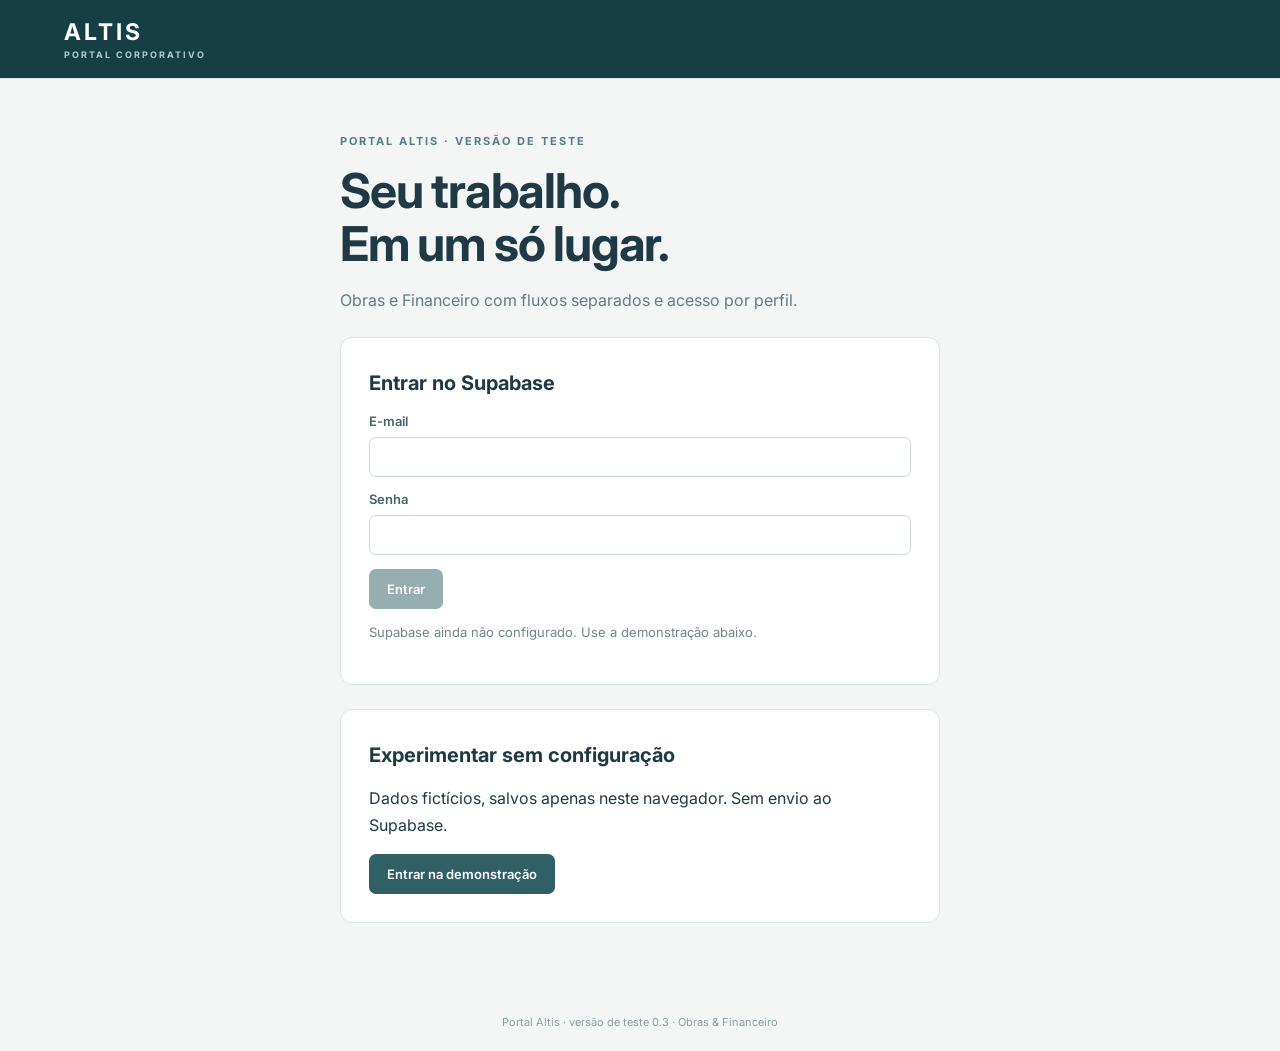
==== index.html @ f1ab35cb "Add files via upload" ====
<!doctype html><html lang="pt-BR"><head><meta charset="utf-8"><meta name="viewport" content="width=device-width,initial-scale=1"><meta name="theme-color" content="#153e45"><title>Portal Altis | Altis</title><script src="./config.js"></script>  <script type="module" crossorigin src="./assets/chunk-boot-BNvvE-NO.js"></script>
  <link rel="stylesheet" crossorigin href="./assets/boot-DNpiDbYO.css">
</head><body data-page="home" data-root="./" data-module=""><header><a href="./index.html">ALTIS<small>PORTAL CORPORATIVO</small></a><div id="user"></div></header><nav id="nav"></nav><div id="mode"></div><main><div id="flash" hidden role="status" aria-live="polite"></div><div id="content"><p>Carregando…</p></div></main><footer>Portal Altis · versão de teste 0.3 · Obras & Financeiro</footer></body></html>
---- assets/boot-DNpiDbYO.css ----
@import"https://fonts.googleapis.com/css2?family=Inter:wght@400;500;600;700&display=swap";:root{font-family:Inter,system-ui,sans-serif;color:#203a45;background:#f4f6f6;font-synthesis:none}*{box-sizing:border-box}body{margin:0}header{min-height:78px;background:#153e45;color:#fff;display:flex;align-items:center;justify-content:space-between;padding:18px 5%;gap:20px}header>a{color:#fff;text-decoration:none;font-size:23px;font-weight:700;letter-spacing:3px}header small{display:block;font-size:9px;letter-spacing:2px;color:#b2ccce;margin-top:3px}#user{display:flex;gap:16px;align-items:center;font-size:13px}#nav{display:flex;padding:0 5%;background:#fff;border-bottom:1px solid #dae3e3;gap:26px}#nav a{padding:17px 0;color:#345b62;font-size:14px;text-decoration:none}main{max-width:1240px;margin:38px auto 70px;padding:0 28px}h1{font-size:clamp(28px,4vw,39px);letter-spacing:-1.2px;margin:16px 0}h2{font-size:20px;margin:5px 0 18px}h3{font-size:17px}p{line-height:1.65}.lead{color:#657b81;font-size:16px;max-width:760px}.eyebrow{font-size:11px;letter-spacing:2px;color:#577d81;font-weight:700}.cards{display:grid;grid-template-columns:repeat(auto-fit,minmax(260px,1fr));gap:22px;margin:32px 0}.cards>a{padding:30px;background:#fff;border:1px solid #d7e2e2;border-radius:14px;box-shadow:0 6px 22px #1b3d4905;text-decoration:none;color:inherit;min-height:230px}.cards>a:hover{border-color:#467c7c;transform:translateY(-2px)}.cards p{color:#667e82}.card-icon{font-size:13px;font-weight:700;display:inline-block;background:#e6f0ee;padding:11px;border-radius:10px;margin-bottom:24px}.panel{background:#fff;border:1px solid #dce5e5;border-radius:12px;padding:25px;margin:24px 0}.heading{display:flex;gap:20px;align-items:center;justify-content:space-between}.grid{display:grid;grid-template-columns:repeat(auto-fit,minmax(245px,1fr));gap:18px}.wide{grid-column:1/-1}label{display:flex;flex-direction:column;gap:8px;font-size:13px;font-weight:600;color:#45636b;margin-bottom:14px}input,select,textarea{font:inherit;border:1px solid #cbd9da;border-radius:7px;background:#fff;color:#243c43;min-width:0;padding:11px;width:100%}textarea{resize:vertical;line-height:1.6}input[type=checkbox]{width:19px;height:19px;accent-color:#315f66;cursor:pointer}input:focus,textarea:focus,select:focus{outline:2px solid #8bb7b0;border-color:transparent}fieldset{border:0;margin:0;padding:0}fieldset:disabled{opacity:.9}fieldset:disabled input,fieldset:disabled select,fieldset:disabled textarea{background:#f4f6f6}button{border:1px solid transparent;border-radius:7px;padding:11px 17px;background:#315f66;color:#fff;font:600 13px Inter,system-ui;cursor:pointer}button:hover{filter:brightness(.94)}button:disabled{opacity:.5;cursor:wait}.secondary{background:#edf4f3;color:#315f66;border-color:#cbdcdb}.danger{background:#fff0ed;color:#a94237;border-color:#f0d1ca}.actions{display:flex;gap:10px;align-items:center;flex-wrap:wrap;margin:16px 0}.filters{display:flex;gap:16px;align-items:end;flex-wrap:wrap;margin:25px 0}.filters label{flex:1;min-width:170px;margin-bottom:0}.filters button{margin-bottom:0}.table-scroll{overflow:auto;background:#fff;border:1px solid #dce5e5;border-radius:9px}table{width:100%;border-collapse:collapse;font-size:13px}th,td{text-align:left;padding:14px 16px;border-bottom:1px solid #e5ecec;vertical-align:middle}th{background:#edf2f2;color:#537078;font-size:11px;letter-spacing:.3px;white-space:nowrap}td .actions{margin:0}td input[type=number]{min-width:80px}.badge{display:inline-block;padding:7px 10px;border-radius:30px;font-size:11px;font-weight:600;background:#e8eef1;color:#456173;white-space:nowrap}.aprovado_remessa,.aprovado_recebimento,.enviado{background:#e1f3e9;color:#287650}.tratativa{background:#fff0d4;color:#906715}.analise_financeira,.analise_gestor{background:#e9edfa;color:#5266a3}.stats{display:grid;grid-template-columns:repeat(auto-fit,minmax(160px,1fr));gap:15px;margin:30px 0}.stats article{padding:20px;background:#fff;border:1px solid #dce5e5;border-radius:10px}.stats strong{display:block;font-size:34px;margin-top:18px}.flash{padding:15px 20px;background:#e5f3ed;color:#236c51;border:1px solid #c2e1d2;border-radius:7px;margin-bottom:24px;white-space:pre-wrap}.flash.error{background:#fff0eb;color:#9c3e32;border-color:#ecc9bf}.notice{padding:16px 20px;border-left:3px solid #c19e5f;background:#fcf5e5;color:#755c36}.muted{color:#70878c;font-size:13px}a{color:#275e6b}.demo-bar{background:#fff3da;display:flex;align-items:center;justify-content:center;gap:18px;padding:10px 24px;font-size:12px;flex-wrap:wrap}.demo-bar label{flex-direction:row;align-items:center;margin:0}.demo-bar select{width:170px;padding:7px}.connected{background:#e1efe9;padding:10px 5%;color:#326752;font-size:12px}.file-list>div{display:flex;align-items:center;gap:12px;padding:12px 0;border-bottom:1px solid #e5ecec}.file-list span{flex:1;overflow-wrap:anywhere}.role-grid{display:grid;grid-template-columns:repeat(auto-fit,minmax(210px,1fr));gap:12px;margin-top:22px}.role-grid label{flex-direction:row;align-items:center;font-weight:400}.login{max-width:600px;margin:50px auto}.login h1{font-size:48px;line-height:1.1}.login .panel{padding:28px}pre{white-space:pre-wrap;word-break:break-word;background:#f1f5f5;padding:16px;font-size:12px}footer{text-align:center;padding:22px;color:#8ba0a2;font-size:11px}[hidden]{display:none!important}body[aria-busy=true]{cursor:progress}@media(max-width:600px){header{padding:16px}#user{flex-direction:column;font-size:11px;gap:6px}main{padding:0 16px}.panel{padding:18px}.heading{align-items:flex-start;flex-direction:column}.login h1{font-size:38px}.file-list>div{flex-wrap:wrap}button{min-height:40px}}.dynamic-row{display:grid;grid-template-columns:minmax(0,1fr) 170px auto;gap:16px;align-items:center;margin-bottom:8px}.dynamic-row input,.dynamic-row select{width:100%;margin:0}.dynamic-row.occurrence-row{grid-template-columns:minmax(0,1fr) auto}.file-card{display:flex;flex-wrap:wrap;gap:12px;align-items:center}.file-card .caption{flex-basis:100%}.file-card .caption input{width:100%}.file-actions{display:flex;flex-wrap:wrap;gap:6px}.attachment-preview{width:min(1000px,94vw);max-height:94vh;border:0;border-radius:12px;padding:20px}.attachment-preview::backdrop{background:#102a43bb}.attachment-preview iframe{width:100%;height:70vh;border:0}.attachment-preview img{display:block;max-width:100%;max-height:70vh;object-fit:contain;margin:auto}.attachment-preview .actions{justify-content:space-between}td .file-actions button{font-size:12px;padding:6px}#ocr-result pre{white-space:pre-wrap;overflow-wrap:anywhere}@media(max-width:600px){.dynamic-row,.dynamic-row.occurrence-row{grid-template-columns:1fr;gap:8px}.dynamic-row .remove-row{justify-self:start}}#add-activity-btn{background:#3b82f6;color:#fff}#add-occurrence-btn{background:#ef4444;color:#fff}.dynamic-row .remove-row{background:#e5e7eb;color:#374151;border-color:#e5e7eb}
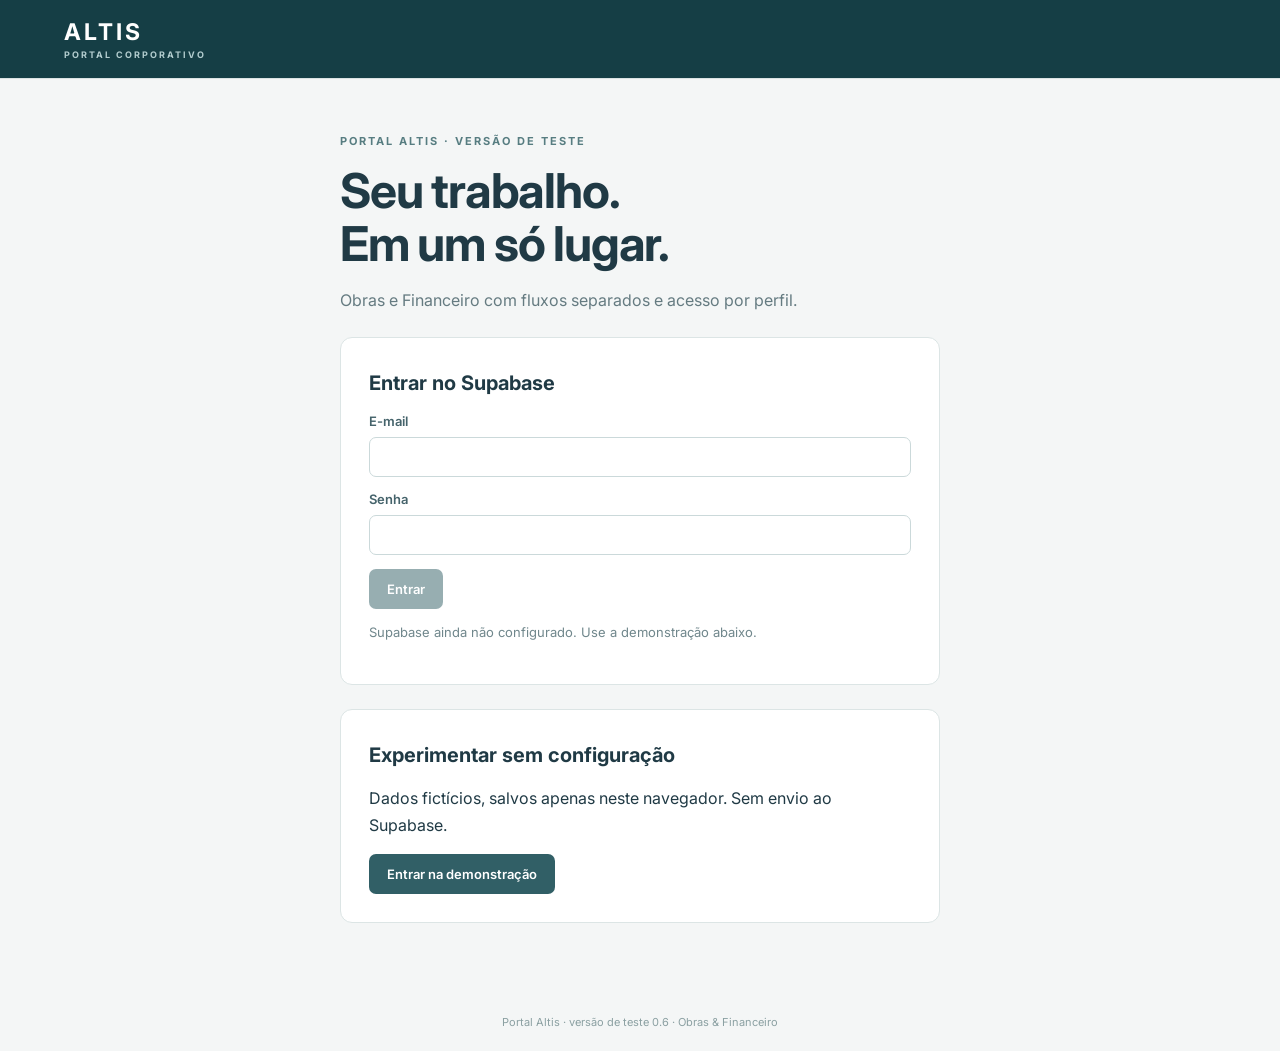
==== commit 6563f029: "Add files via upload" ====
--- a/index.html
+++ b/index.html
@@ -1,3 +1,3 @@
-<!doctype html><html lang="pt-BR"><head><meta charset="utf-8"><meta name="viewport" content="width=device-width,initial-scale=1"><meta name="theme-color" content="#153e45"><title>Portal Altis | Altis</title><script src="./config.js"></script>  <script type="module" crossorigin src="./assets/chunk-boot-BNvvE-NO.js"></script>
-  <link rel="stylesheet" crossorigin href="./assets/boot-DNpiDbYO.css">
-</head><body data-page="home" data-root="./" data-module=""><header><a href="./index.html">ALTIS<small>PORTAL CORPORATIVO</small></a><div id="user"></div></header><nav id="nav"></nav><div id="mode"></div><main><div id="flash" hidden role="status" aria-live="polite"></div><div id="content"><p>Carregando…</p></div></main><footer>Portal Altis · versão de teste 0.3 · Obras & Financeiro</footer></body></html>+<!doctype html><html lang="pt-BR"><head><meta charset="utf-8"><meta name="viewport" content="width=device-width,initial-scale=1"><meta name="theme-color" content="#153e45"><title>Portal Altis | Altis</title><script src="./config.js"></script>  <script type="module" crossorigin src="./assets/chunk-boot-B-YIPdNv.js"></script>
+  <link rel="stylesheet" crossorigin href="./assets/boot-BHwzRWM0.css">
+</head><body data-page="home" data-root="./" data-module=""><header><a href="./index.html">ALTIS<small>PORTAL CORPORATIVO</small></a><div id="user"></div></header><nav id="nav"></nav><div id="mode"></div><main><div id="flash" hidden role="status" aria-live="polite"></div><div id="content"><p>Carregando…</p></div></main><footer>Portal Altis · versão de teste 0.6 · Obras & Financeiro</footer></body></html>
--- a/assets/boot-BHwzRWM0.css
+++ b/assets/boot-BHwzRWM0.css
@@ -0,0 +1 @@
+@import"https://fonts.googleapis.com/css2?family=Inter:wght@400;500;600;700&display=swap";:root{font-family:Inter,system-ui,sans-serif;color:#203a45;background:#f4f6f6;font-synthesis:none}*{box-sizing:border-box}body{margin:0}header{min-height:78px;background:#153e45;color:#fff;display:flex;align-items:center;justify-content:space-between;padding:18px 5%;gap:20px}header>a{color:#fff;text-decoration:none;font-size:23px;font-weight:700;letter-spacing:3px}header small{display:block;font-size:9px;letter-spacing:2px;color:#b2ccce;margin-top:3px}#user{display:flex;gap:16px;align-items:center;font-size:13px}#nav{display:flex;padding:0 5%;background:#fff;border-bottom:1px solid #dae3e3;gap:26px}#nav a{padding:17px 0;color:#345b62;font-size:14px;text-decoration:none}main{max-width:1240px;margin:38px auto 70px;padding:0 28px}h1{font-size:clamp(28px,4vw,39px);letter-spacing:-1.2px;margin:16px 0}h2{font-size:20px;margin:5px 0 18px}h3{font-size:17px}p{line-height:1.65}.lead{color:#657b81;font-size:16px;max-width:760px}.eyebrow{font-size:11px;letter-spacing:2px;color:#577d81;font-weight:700}.cards{display:grid;grid-template-columns:repeat(auto-fit,minmax(260px,1fr));gap:22px;margin:32px 0}.cards>a{padding:30px;background:#fff;border:1px solid #d7e2e2;border-radius:14px;box-shadow:0 6px 22px #1b3d4905;text-decoration:none;color:inherit;min-height:230px}.cards>a:hover{border-color:#467c7c;transform:translateY(-2px)}.cards p{color:#667e82}.card-icon{font-size:13px;font-weight:700;display:inline-block;background:#e6f0ee;padding:11px;border-radius:10px;margin-bottom:24px}.panel{background:#fff;border:1px solid #dce5e5;border-radius:12px;padding:25px;margin:24px 0}.heading{display:flex;gap:20px;align-items:center;justify-content:space-between}.grid{display:grid;grid-template-columns:repeat(auto-fit,minmax(245px,1fr));gap:18px}.wide{grid-column:1/-1}label{display:flex;flex-direction:column;gap:8px;font-size:13px;font-weight:600;color:#45636b;margin-bottom:14px}input,select,textarea{font:inherit;border:1px solid #cbd9da;border-radius:7px;background:#fff;color:#243c43;min-width:0;padding:11px;width:100%}textarea{resize:vertical;line-height:1.6}input[type=checkbox]{width:19px;height:19px;accent-color:#315f66;cursor:pointer}input:focus,textarea:focus,select:focus{outline:2px solid #8bb7b0;border-color:transparent}fieldset{border:0;margin:0;padding:0}fieldset:disabled{opacity:.9}fieldset:disabled input,fieldset:disabled select,fieldset:disabled textarea{background:#f4f6f6}button{border:1px solid transparent;border-radius:7px;padding:11px 17px;background:#315f66;color:#fff;font:600 13px Inter,system-ui;cursor:pointer}button:hover{filter:brightness(.94)}button:disabled{opacity:.5;cursor:wait}.secondary{background:#edf4f3;color:#315f66;border-color:#cbdcdb}.danger{background:#fff0ed;color:#a94237;border-color:#f0d1ca}.actions{display:flex;gap:10px;align-items:center;flex-wrap:wrap;margin:16px 0}.filters{display:flex;gap:16px;align-items:end;flex-wrap:wrap;margin:25px 0}.filters label{flex:1;min-width:170px;margin-bottom:0}.filters button{margin-bottom:0}.table-scroll{overflow:auto;background:#fff;border:1px solid #dce5e5;border-radius:9px}table{width:100%;border-collapse:collapse;font-size:13px}th,td{text-align:left;padding:14px 16px;border-bottom:1px solid #e5ecec;vertical-align:middle}th{background:#edf2f2;color:#537078;font-size:11px;letter-spacing:.3px;white-space:nowrap}td .actions{margin:0}td input[type=number]{min-width:80px}.badge{display:inline-block;padding:7px 10px;border-radius:30px;font-size:11px;font-weight:600;background:#e8eef1;color:#456173;white-space:nowrap}.aprovado_remessa,.aprovado_recebimento,.enviado{background:#e1f3e9;color:#287650}.tratativa{background:#fff0d4;color:#906715}.analise_financeira,.analise_gestor{background:#e9edfa;color:#5266a3}.stats{display:grid;grid-template-columns:repeat(auto-fit,minmax(160px,1fr));gap:15px;margin:30px 0}.stats article{padding:20px;background:#fff;border:1px solid #dce5e5;border-radius:10px}.stats strong{display:block;font-size:34px;margin-top:18px}.flash{padding:15px 20px;background:#e5f3ed;color:#236c51;border:1px solid #c2e1d2;border-radius:7px;margin-bottom:24px;white-space:pre-wrap}.flash.error{background:#fff0eb;color:#9c3e32;border-color:#ecc9bf}.notice{padding:16px 20px;border-left:3px solid #c19e5f;background:#fcf5e5;color:#755c36}.muted{color:#70878c;font-size:13px}a{color:#275e6b}.demo-bar{background:#fff3da;display:flex;align-items:center;justify-content:center;gap:18px;padding:10px 24px;font-size:12px;flex-wrap:wrap}.demo-bar label{flex-direction:row;align-items:center;margin:0}.demo-bar select{width:170px;padding:7px}.connected{background:#e1efe9;padding:10px 5%;color:#326752;font-size:12px}.file-list>div{display:flex;align-items:center;gap:12px;padding:12px 0;border-bottom:1px solid #e5ecec}.file-list span{flex:1;overflow-wrap:anywhere}.role-grid{display:grid;grid-template-columns:repeat(auto-fit,minmax(210px,1fr));gap:12px;margin-top:22px}.role-grid label{flex-direction:row;align-items:center;font-weight:400}.login{max-width:600px;margin:50px auto}.login h1{font-size:48px;line-height:1.1}.login .panel{padding:28px}pre{white-space:pre-wrap;word-break:break-word;background:#f1f5f5;padding:16px;font-size:12px}footer{text-align:center;padding:22px;color:#8ba0a2;font-size:11px}[hidden]{display:none!important}body[aria-busy=true]{cursor:progress}@media(max-width:600px){header{padding:16px}#user{flex-direction:column;font-size:11px;gap:6px}main{padding:0 16px}.panel{padding:18px}.heading{align-items:flex-start;flex-direction:column}.login h1{font-size:38px}.file-list>div{flex-wrap:wrap}button{min-height:40px}}.dynamic-row{display:grid;grid-template-columns:minmax(0,1fr) 170px auto;gap:16px;align-items:center;margin-bottom:8px}.dynamic-row input,.dynamic-row select{width:100%;margin:0}.dynamic-row.occurrence-row{grid-template-columns:minmax(0,1fr) auto}.file-card{display:flex;flex-wrap:wrap;gap:12px;align-items:center}.file-card .caption{flex-basis:100%}.file-card .caption input{width:100%}.file-actions{display:flex;flex-wrap:wrap;gap:6px}.attachment-preview{width:min(1000px,94vw);max-height:94vh;border:0;border-radius:12px;padding:20px}.attachment-preview::backdrop{background:#102a43bb}.attachment-preview iframe{width:100%;height:70vh;border:0}.attachment-preview img{display:block;max-width:100%;max-height:70vh;object-fit:contain;margin:auto}.attachment-preview .actions{justify-content:space-between}td .file-actions button{font-size:12px;padding:6px}#ocr-result pre{white-space:pre-wrap;overflow-wrap:anywhere}@media(max-width:600px){.dynamic-row,.dynamic-row.occurrence-row{grid-template-columns:1fr;gap:8px}.dynamic-row .remove-row{justify-self:start}}#add-activity-btn{background:#3b82f6;color:#fff}#add-occurrence-btn{background:#ef4444;color:#fff}.dynamic-row .remove-row{background:#e5e7eb;color:#374151;border-color:#e5e7eb}.dropzone{border:2px dashed #8eaeb3;border-radius:12px;background:#f5fafb;padding:24px;text-align:center}.dropzone.dragging{background:#d9eeee;border-color:#315f66}.queue-row{display:grid;grid-template-columns:minmax(0,1fr) 140px auto auto;gap:10px;align-items:center;padding:12px 0}.ocr-panel{position:fixed;z-index:50;right:0;top:0;bottom:0;width:min(420px,90vw);overflow:auto;background:#fff;box-shadow:-4px 0 24px #0003;padding:24px}.ocr-suggestion,.ocr-line{display:block;width:100%;text-align:left;background:#eff6f7;color:#193d43;margin:10px 0;overflow-wrap:anywhere}.ocr-suggestion small,.ocr-suggestion strong,.ocr-suggestion span{display:block}.ocr-filled{outline:3px solid #30a895}.pipeline{display:flex;list-style:none;padding:0;gap:12px;flex-wrap:wrap}.pipeline li{opacity:.6;padding:10px;border-bottom:3px solid transparent}.pipeline .current{opacity:1;border-color:#315f66}.settled{background:#dcfce7;color:#166534}.pending{background:#fef3c7;color:#92400e}.status-select{font-weight:700;background:#f4f9f7}@media(max-width:650px){.queue-row{grid-template-columns:1fr 1fr}.queue-row span{grid-column:1/-1}}.scheduled{background:#dbeafe;color:#1e40af}.payment-action{display:block;margin-top:8px;padding:10px;border-radius:8px;background:#315f66;color:#fff;text-decoration:none;font-weight:600}#settlement{scroll-margin-top:25px;border:2px solid #699ba0}
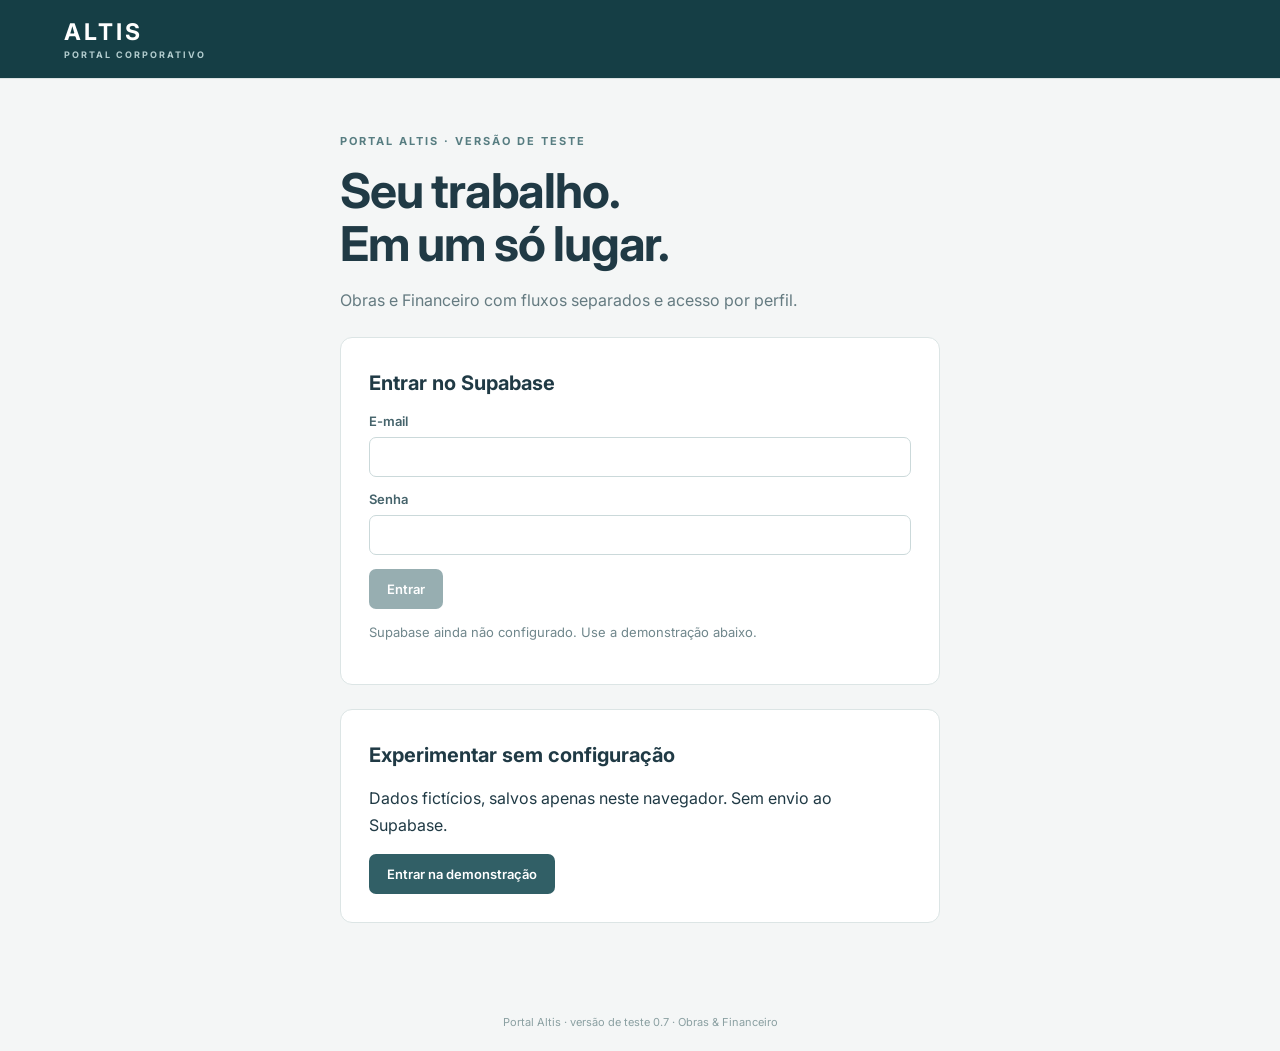
==== commit 5549ab24: "Add files via upload" ====
--- a/index.html
+++ b/index.html
@@ -1,3 +1,3 @@
-<!doctype html><html lang="pt-BR"><head><meta charset="utf-8"><meta name="viewport" content="width=device-width,initial-scale=1"><meta name="theme-color" content="#153e45"><title>Portal Altis | Altis</title><script src="./config.js"></script>  <script type="module" crossorigin src="./assets/chunk-boot-B-YIPdNv.js"></script>
-  <link rel="stylesheet" crossorigin href="./assets/boot-BHwzRWM0.css">
-</head><body data-page="home" data-root="./" data-module=""><header><a href="./index.html">ALTIS<small>PORTAL CORPORATIVO</small></a><div id="user"></div></header><nav id="nav"></nav><div id="mode"></div><main><div id="flash" hidden role="status" aria-live="polite"></div><div id="content"><p>Carregando…</p></div></main><footer>Portal Altis · versão de teste 0.6 · Obras & Financeiro</footer></body></html>+<!doctype html><html lang="pt-BR"><head><meta charset="utf-8"><meta name="viewport" content="width=device-width,initial-scale=1"><meta name="theme-color" content="#153e45"><title>Portal Altis | Altis</title><script src="./config.js"></script>  <script type="module" crossorigin src="./assets/chunk-boot-0FXgW8pw.js"></script>
+  <link rel="stylesheet" crossorigin href="./assets/boot-L2J5U0tp.css">
+</head><body data-page="home" data-root="./" data-module=""><header><a href="./index.html">ALTIS<small>PORTAL CORPORATIVO</small></a><div id="user"></div></header><nav id="nav"></nav><div id="mode"></div><main><div id="flash" hidden role="status" aria-live="polite"></div><div id="content"><p>Carregando…</p></div></main><footer>Portal Altis · versão de teste 0.7 · Obras & Financeiro</footer></body></html>
--- a/assets/boot-L2J5U0tp.css
+++ b/assets/boot-L2J5U0tp.css
@@ -0,0 +1 @@
+@import"https://fonts.googleapis.com/css2?family=Inter:wght@400;500;600;700&display=swap";:root{font-family:Inter,system-ui,sans-serif;color:#203a45;background:#f4f6f6;font-synthesis:none}*{box-sizing:border-box}body{margin:0}header{min-height:78px;background:#153e45;color:#fff;display:flex;align-items:center;justify-content:space-between;padding:18px 5%;gap:20px}header>a{color:#fff;text-decoration:none;font-size:23px;font-weight:700;letter-spacing:3px}header small{display:block;font-size:9px;letter-spacing:2px;color:#b2ccce;margin-top:3px}#user{display:flex;gap:16px;align-items:center;font-size:13px}#nav{display:flex;padding:0 5%;background:#fff;border-bottom:1px solid #dae3e3;gap:26px}#nav a{padding:17px 0;color:#345b62;font-size:14px;text-decoration:none}main{max-width:1240px;margin:38px auto 70px;padding:0 28px}h1{font-size:clamp(28px,4vw,39px);letter-spacing:-1.2px;margin:16px 0}h2{font-size:20px;margin:5px 0 18px}h3{font-size:17px}p{line-height:1.65}.lead{color:#657b81;font-size:16px;max-width:760px}.eyebrow{font-size:11px;letter-spacing:2px;color:#577d81;font-weight:700}.cards{display:grid;grid-template-columns:repeat(auto-fit,minmax(260px,1fr));gap:22px;margin:32px 0}.cards>a{padding:30px;background:#fff;border:1px solid #d7e2e2;border-radius:14px;box-shadow:0 6px 22px #1b3d4905;text-decoration:none;color:inherit;min-height:230px}.cards>a:hover{border-color:#467c7c;transform:translateY(-2px)}.cards p{color:#667e82}.card-icon{font-size:13px;font-weight:700;display:inline-block;background:#e6f0ee;padding:11px;border-radius:10px;margin-bottom:24px}.panel{background:#fff;border:1px solid #dce5e5;border-radius:12px;padding:25px;margin:24px 0}.heading{display:flex;gap:20px;align-items:center;justify-content:space-between}.grid{display:grid;grid-template-columns:repeat(auto-fit,minmax(245px,1fr));gap:18px}.wide{grid-column:1/-1}label{display:flex;flex-direction:column;gap:8px;font-size:13px;font-weight:600;color:#45636b;margin-bottom:14px}input,select,textarea{font:inherit;border:1px solid #cbd9da;border-radius:7px;background:#fff;color:#243c43;min-width:0;padding:11px;width:100%}textarea{resize:vertical;line-height:1.6}input[type=checkbox]{width:19px;height:19px;accent-color:#315f66;cursor:pointer}input:focus,textarea:focus,select:focus{outline:2px solid #8bb7b0;border-color:transparent}fieldset{border:0;margin:0;padding:0}fieldset:disabled{opacity:.9}fieldset:disabled input,fieldset:disabled select,fieldset:disabled textarea{background:#f4f6f6}button{border:1px solid transparent;border-radius:7px;padding:11px 17px;background:#315f66;color:#fff;font:600 13px Inter,system-ui;cursor:pointer}button:hover{filter:brightness(.94)}button:disabled{opacity:.5;cursor:wait}.secondary{background:#edf4f3;color:#315f66;border-color:#cbdcdb}.danger{background:#fff0ed;color:#a94237;border-color:#f0d1ca}.actions{display:flex;gap:10px;align-items:center;flex-wrap:wrap;margin:16px 0}.filters{display:flex;gap:16px;align-items:end;flex-wrap:wrap;margin:25px 0}.filters label{flex:1;min-width:170px;margin-bottom:0}.filters button{margin-bottom:0}.table-scroll{overflow:auto;background:#fff;border:1px solid #dce5e5;border-radius:9px}table{width:100%;border-collapse:collapse;font-size:13px}th,td{text-align:left;padding:14px 16px;border-bottom:1px solid #e5ecec;vertical-align:middle}th{background:#edf2f2;color:#537078;font-size:11px;letter-spacing:.3px;white-space:nowrap}td .actions{margin:0}td input[type=number]{min-width:80px}.badge{display:inline-block;padding:7px 10px;border-radius:30px;font-size:11px;font-weight:600;background:#e8eef1;color:#456173;white-space:nowrap}.aprovado_remessa,.aprovado_recebimento,.enviado{background:#e1f3e9;color:#287650}.tratativa{background:#fff0d4;color:#906715}.analise_financeira,.analise_gestor{background:#e9edfa;color:#5266a3}.stats{display:grid;grid-template-columns:repeat(auto-fit,minmax(160px,1fr));gap:15px;margin:30px 0}.stats article{padding:20px;background:#fff;border:1px solid #dce5e5;border-radius:10px}.stats strong{display:block;font-size:34px;margin-top:18px}.flash{padding:15px 20px;background:#e5f3ed;color:#236c51;border:1px solid #c2e1d2;border-radius:7px;margin-bottom:24px;white-space:pre-wrap}.flash.error{background:#fff0eb;color:#9c3e32;border-color:#ecc9bf}.notice{padding:16px 20px;border-left:3px solid #c19e5f;background:#fcf5e5;color:#755c36}.muted{color:#70878c;font-size:13px}a{color:#275e6b}.demo-bar{background:#fff3da;display:flex;align-items:center;justify-content:center;gap:18px;padding:10px 24px;font-size:12px;flex-wrap:wrap}.demo-bar label{flex-direction:row;align-items:center;margin:0}.demo-bar select{width:170px;padding:7px}.connected{background:#e1efe9;padding:10px 5%;color:#326752;font-size:12px}.file-list>div{display:flex;align-items:center;gap:12px;padding:12px 0;border-bottom:1px solid #e5ecec}.file-list span{flex:1;overflow-wrap:anywhere}.role-grid{display:grid;grid-template-columns:repeat(auto-fit,minmax(210px,1fr));gap:12px;margin-top:22px}.role-grid label{flex-direction:row;align-items:center;font-weight:400}.login{max-width:600px;margin:50px auto}.login h1{font-size:48px;line-height:1.1}.login .panel{padding:28px}pre{white-space:pre-wrap;word-break:break-word;background:#f1f5f5;padding:16px;font-size:12px}footer{text-align:center;padding:22px;color:#8ba0a2;font-size:11px}[hidden]{display:none!important}body[aria-busy=true]{cursor:progress}@media(max-width:600px){header{padding:16px}#user{flex-direction:column;font-size:11px;gap:6px}main{padding:0 16px}.panel{padding:18px}.heading{align-items:flex-start;flex-direction:column}.login h1{font-size:38px}.file-list>div{flex-wrap:wrap}button{min-height:40px}}.dynamic-row{display:grid;grid-template-columns:minmax(0,1fr) 170px auto;gap:16px;align-items:center;margin-bottom:8px}.dynamic-row input,.dynamic-row select{width:100%;margin:0}.dynamic-row.occurrence-row{grid-template-columns:minmax(0,1fr) auto}.file-card{display:flex;flex-wrap:wrap;gap:12px;align-items:center}.file-card .caption{flex-basis:100%}.file-card .caption input{width:100%}.file-actions{display:flex;flex-wrap:wrap;gap:6px}.attachment-preview{width:min(1000px,94vw);max-height:94vh;border:0;border-radius:12px;padding:20px}.attachment-preview::backdrop{background:#102a43bb}.attachment-preview iframe{width:100%;height:70vh;border:0}.attachment-preview img{display:block;max-width:100%;max-height:70vh;object-fit:contain;margin:auto}.attachment-preview .actions{justify-content:space-between}td .file-actions button{font-size:12px;padding:6px}#ocr-result pre{white-space:pre-wrap;overflow-wrap:anywhere}@media(max-width:600px){.dynamic-row,.dynamic-row.occurrence-row{grid-template-columns:1fr;gap:8px}.dynamic-row .remove-row{justify-self:start}}#add-activity-btn{background:#3b82f6;color:#fff}#add-occurrence-btn{background:#ef4444;color:#fff}.dynamic-row .remove-row{background:#e5e7eb;color:#374151;border-color:#e5e7eb}.dropzone{border:2px dashed #8eaeb3;border-radius:12px;background:#f5fafb;padding:24px;text-align:center}.dropzone.dragging{background:#d9eeee;border-color:#315f66}.queue-row{display:grid;grid-template-columns:minmax(0,1fr) 140px auto auto;gap:10px;align-items:center;padding:12px 0}.ocr-panel{position:fixed;z-index:50;right:0;top:0;bottom:0;width:min(420px,90vw);overflow:auto;background:#fff;box-shadow:-4px 0 24px #0003;padding:24px}.ocr-suggestion,.ocr-line{display:block;width:100%;text-align:left;background:#eff6f7;color:#193d43;margin:10px 0;overflow-wrap:anywhere}.ocr-suggestion small,.ocr-suggestion strong,.ocr-suggestion span{display:block}.ocr-filled{outline:3px solid #30a895}.pipeline{display:flex;list-style:none;padding:0;gap:12px;flex-wrap:wrap}.pipeline li{opacity:.6;padding:10px;border-bottom:3px solid transparent}.pipeline .current{opacity:1;border-color:#315f66}.settled{background:#dcfce7;color:#166534}.pending{background:#fef3c7;color:#92400e}.status-select{font-weight:700;background:#f4f9f7}@media(max-width:650px){.queue-row{grid-template-columns:1fr 1fr}.queue-row span{grid-column:1/-1}}.scheduled{background:#dbeafe;color:#1e40af}.payment-action{display:block;margin-top:8px;padding:10px;border-radius:8px;background:#315f66;color:#fff;text-decoration:none;font-weight:600}#settlement{scroll-margin-top:25px;border:2px solid #699ba0}.catalog-tabs{display:flex;flex-wrap:wrap;gap:8px;margin:20px 0 26px}.catalog-tabs a{padding:12px 16px;border:1px solid #d7e2ea;background:#fff;border-radius:9px;text-decoration:none;color:#26495c;font-weight:600}.catalog-tabs a[aria-current=page]{background:#174e61;color:#fff;border-color:#174e61}#catalog-body .provider-list{display:grid;grid-template-columns:repeat(auto-fit,minmax(240px,1fr));gap:12px;margin:18px 0}#catalog-body .provider-card{display:flex;flex-direction:column;gap:9px;padding:18px;background:#f7fafc;border:1px solid #dae5ec;border-radius:10px;text-decoration:none;color:inherit}#catalog-body .provider-card.selected{border-color:#168d9b;box-shadow:inset 4px 0 #168d9b;background:#eff9f9}#catalog-body .provider-card small{color:#536777}#catalog-body .work-summary{padding:16px 0 0}#catalog-body .work-summary button{margin:6px}#catalog-body .team-picks{display:grid;grid-template-columns:repeat(auto-fit,minmax(225px,1fr));gap:10px;margin:20px 0}#catalog-body .team-picks label{display:flex;align-items:center;gap:12px;border:1px solid #d7e2ea;border-radius:8px;padding:15px}#catalog-body .team-picks input{width:20px;height:20px;margin:0}#catalog-body .team-picks small{display:block;font-weight:400;color:#536777;margin-top:4px}#catalog-body details{margin:22px 0;padding:16px;background:#f5f8fa;border-radius:8px}#catalog-body summary{cursor:pointer;font-weight:600}#catalog-body form+.actions{margin-top:16px}.effective-kpis{display:grid;grid-template-columns:repeat(4,minmax(0,1fr));gap:16px;margin:20px 0}.effective-kpis article{display:flex;flex-direction:column;gap:10px;padding:22px;border-radius:12px;border:1px solid #dbe6ed;background:#fff}.effective-kpis strong{font-size:32px;color:#174e61}.effective-kpis span{font-weight:600}.effective-kpis small{color:#536777}.effective-bars{display:grid;gap:16px;margin:22px 0}.effective-bars>div{display:grid;grid-template-columns:minmax(160px,1fr) minmax(100px,2fr) minmax(120px,1fr);align-items:center;gap:16px}.effective-track{height:12px;background:#e9eff3;border-radius:10px;overflow:hidden}.effective-track span{display:block;height:100%;background:#218c9c;border-radius:10px}.effective-dashboard .heading{flex-wrap:wrap}@media(max-width:850px){.effective-kpis{grid-template-columns:repeat(2,minmax(0,1fr))}.effective-bars>div{grid-template-columns:1fr}.catalog-tabs a{flex:1 1 180px}}@media(max-width:480px){.effective-kpis{grid-template-columns:1fr}.catalog-tabs{display:grid}}
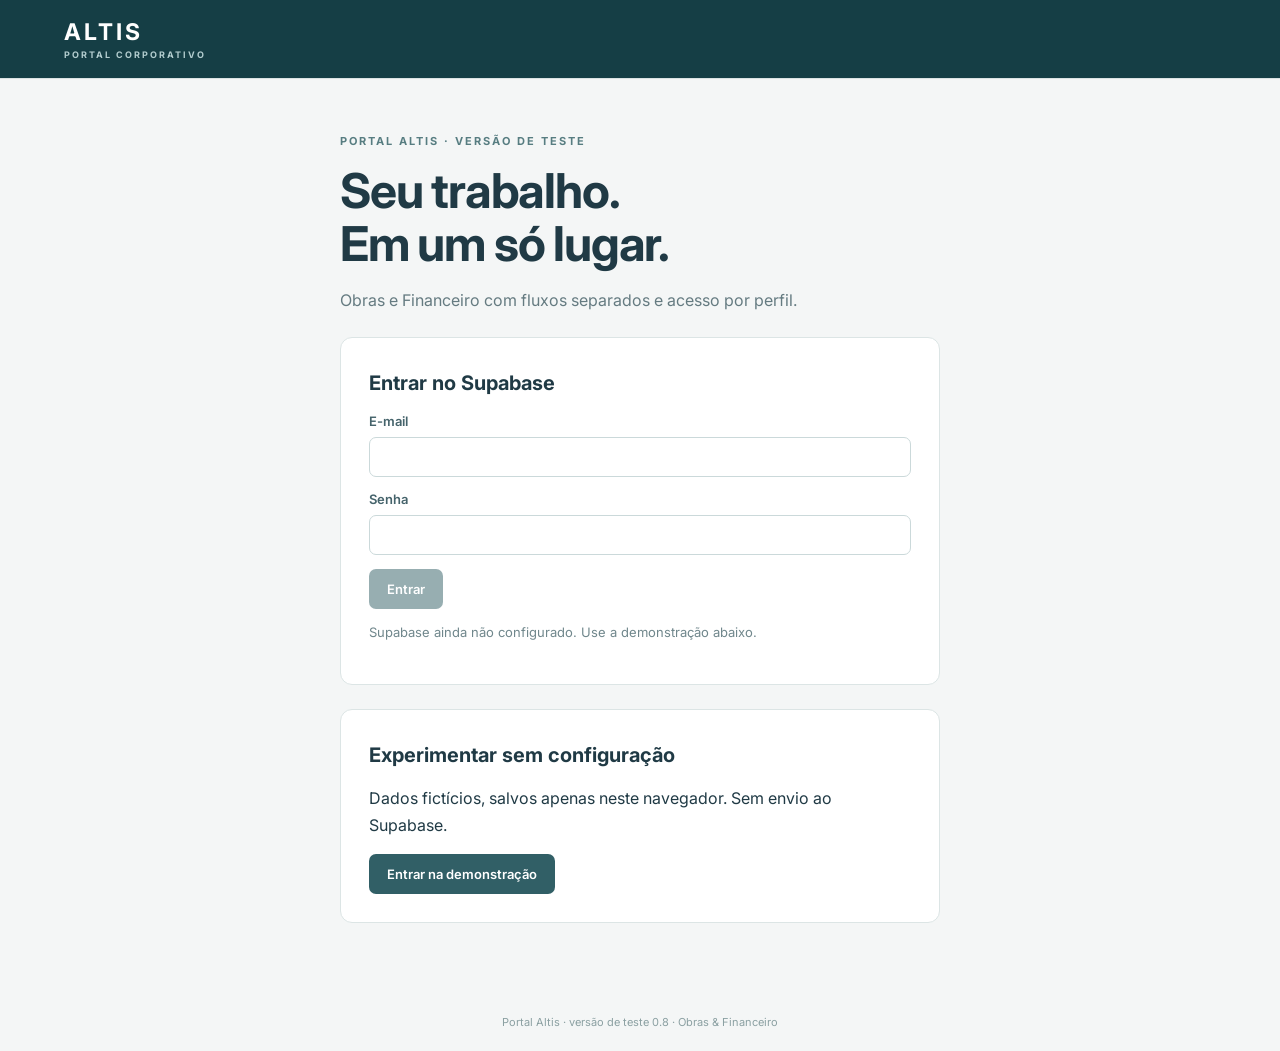
==== commit ed1dc7b1: "Add files via upload" ====
--- a/index.html
+++ b/index.html
@@ -1,3 +1,3 @@
-<!doctype html><html lang="pt-BR"><head><meta charset="utf-8"><meta name="viewport" content="width=device-width,initial-scale=1"><meta name="theme-color" content="#153e45"><title>Portal Altis | Altis</title><script src="./config.js"></script>  <script type="module" crossorigin src="./assets/chunk-boot-0FXgW8pw.js"></script>
-  <link rel="stylesheet" crossorigin href="./assets/boot-L2J5U0tp.css">
-</head><body data-page="home" data-root="./" data-module=""><header><a href="./index.html">ALTIS<small>PORTAL CORPORATIVO</small></a><div id="user"></div></header><nav id="nav"></nav><div id="mode"></div><main><div id="flash" hidden role="status" aria-live="polite"></div><div id="content"><p>Carregando…</p></div></main><footer>Portal Altis · versão de teste 0.7 · Obras & Financeiro</footer></body></html>+<!doctype html><html lang="pt-BR"><head><meta charset="utf-8"><meta name="viewport" content="width=device-width,initial-scale=1"><meta name="theme-color" content="#153e45"><title>Portal Altis | Altis</title><script src="./config.js"></script>  <script type="module" crossorigin src="./assets/chunk-boot-CSghmRoY.js"></script>
+  <link rel="stylesheet" crossorigin href="./assets/boot-Dt31ziYC.css">
+</head><body data-page="home" data-root="./" data-module=""><header><a href="./index.html">ALTIS<small>PORTAL CORPORATIVO</small></a><div id="user"></div></header><nav id="nav"></nav><div id="mode"></div><main><div id="flash" hidden role="status" aria-live="polite"></div><div id="content"><p>Carregando…</p></div></main><footer>Portal Altis · versão de teste 0.8 · Obras & Financeiro</footer></body></html>
--- a/assets/boot-Dt31ziYC.css
+++ b/assets/boot-Dt31ziYC.css
@@ -0,0 +1 @@
+@import"https://fonts.googleapis.com/css2?family=Inter:wght@400;500;600;700&display=swap";:root{font-family:Inter,system-ui,sans-serif;color:#203a45;background:#f4f6f6;font-synthesis:none}*{box-sizing:border-box}body{margin:0}header{min-height:78px;background:#153e45;color:#fff;display:flex;align-items:center;justify-content:space-between;padding:18px 5%;gap:20px}header>a{color:#fff;text-decoration:none;font-size:23px;font-weight:700;letter-spacing:3px}header small{display:block;font-size:9px;letter-spacing:2px;color:#b2ccce;margin-top:3px}#user{display:flex;gap:16px;align-items:center;font-size:13px}#nav{display:flex;padding:0 5%;background:#fff;border-bottom:1px solid #dae3e3;gap:26px}#nav a{padding:17px 0;color:#345b62;font-size:14px;text-decoration:none}main{max-width:1240px;margin:38px auto 70px;padding:0 28px}h1{font-size:clamp(28px,4vw,39px);letter-spacing:-1.2px;margin:16px 0}h2{font-size:20px;margin:5px 0 18px}h3{font-size:17px}p{line-height:1.65}.lead{color:#657b81;font-size:16px;max-width:760px}.eyebrow{font-size:11px;letter-spacing:2px;color:#577d81;font-weight:700}.cards{display:grid;grid-template-columns:repeat(auto-fit,minmax(260px,1fr));gap:22px;margin:32px 0}.cards>a{padding:30px;background:#fff;border:1px solid #d7e2e2;border-radius:14px;box-shadow:0 6px 22px #1b3d4905;text-decoration:none;color:inherit;min-height:230px}.cards>a:hover{border-color:#467c7c;transform:translateY(-2px)}.cards p{color:#667e82}.card-icon{font-size:13px;font-weight:700;display:inline-block;background:#e6f0ee;padding:11px;border-radius:10px;margin-bottom:24px}.panel{background:#fff;border:1px solid #dce5e5;border-radius:12px;padding:25px;margin:24px 0}.heading{display:flex;gap:20px;align-items:center;justify-content:space-between}.grid{display:grid;grid-template-columns:repeat(auto-fit,minmax(245px,1fr));gap:18px}.wide{grid-column:1/-1}label{display:flex;flex-direction:column;gap:8px;font-size:13px;font-weight:600;color:#45636b;margin-bottom:14px}input,select,textarea{font:inherit;border:1px solid #cbd9da;border-radius:7px;background:#fff;color:#243c43;min-width:0;padding:11px;width:100%}textarea{resize:vertical;line-height:1.6}input[type=checkbox]{width:19px;height:19px;accent-color:#315f66;cursor:pointer}input:focus,textarea:focus,select:focus{outline:2px solid #8bb7b0;border-color:transparent}fieldset{border:0;margin:0;padding:0}fieldset:disabled{opacity:.9}fieldset:disabled input,fieldset:disabled select,fieldset:disabled textarea{background:#f4f6f6}button{border:1px solid transparent;border-radius:7px;padding:11px 17px;background:#315f66;color:#fff;font:600 13px Inter,system-ui;cursor:pointer}button:hover{filter:brightness(.94)}button:disabled{opacity:.5;cursor:wait}.secondary{background:#edf4f3;color:#315f66;border-color:#cbdcdb}.danger{background:#fff0ed;color:#a94237;border-color:#f0d1ca}.actions{display:flex;gap:10px;align-items:center;flex-wrap:wrap;margin:16px 0}.filters{display:flex;gap:16px;align-items:end;flex-wrap:wrap;margin:25px 0}.filters label{flex:1;min-width:170px;margin-bottom:0}.filters button{margin-bottom:0}.table-scroll{overflow:auto;background:#fff;border:1px solid #dce5e5;border-radius:9px}table{width:100%;border-collapse:collapse;font-size:13px}th,td{text-align:left;padding:14px 16px;border-bottom:1px solid #e5ecec;vertical-align:middle}th{background:#edf2f2;color:#537078;font-size:11px;letter-spacing:.3px;white-space:nowrap}td .actions{margin:0}td input[type=number]{min-width:80px}.badge{display:inline-block;padding:7px 10px;border-radius:30px;font-size:11px;font-weight:600;background:#e8eef1;color:#456173;white-space:nowrap}.aprovado_remessa,.aprovado_recebimento,.enviado{background:#e1f3e9;color:#287650}.tratativa{background:#fff0d4;color:#906715}.analise_financeira,.analise_gestor{background:#e9edfa;color:#5266a3}.stats{display:grid;grid-template-columns:repeat(auto-fit,minmax(160px,1fr));gap:15px;margin:30px 0}.stats article{padding:20px;background:#fff;border:1px solid #dce5e5;border-radius:10px}.stats strong{display:block;font-size:34px;margin-top:18px}.flash{padding:15px 20px;background:#e5f3ed;color:#236c51;border:1px solid #c2e1d2;border-radius:7px;margin-bottom:24px;white-space:pre-wrap}.flash.error{background:#fff0eb;color:#9c3e32;border-color:#ecc9bf}.notice{padding:16px 20px;border-left:3px solid #c19e5f;background:#fcf5e5;color:#755c36}.muted{color:#70878c;font-size:13px}a{color:#275e6b}.demo-bar{background:#fff3da;display:flex;align-items:center;justify-content:center;gap:18px;padding:10px 24px;font-size:12px;flex-wrap:wrap}.demo-bar label{flex-direction:row;align-items:center;margin:0}.demo-bar select{width:170px;padding:7px}.connected{background:#e1efe9;padding:10px 5%;color:#326752;font-size:12px}.file-list>div{display:flex;align-items:center;gap:12px;padding:12px 0;border-bottom:1px solid #e5ecec}.file-list span{flex:1;overflow-wrap:anywhere}.role-grid{display:grid;grid-template-columns:repeat(auto-fit,minmax(210px,1fr));gap:12px;margin-top:22px}.role-grid label{flex-direction:row;align-items:center;font-weight:400}.login{max-width:600px;margin:50px auto}.login h1{font-size:48px;line-height:1.1}.login .panel{padding:28px}pre{white-space:pre-wrap;word-break:break-word;background:#f1f5f5;padding:16px;font-size:12px}footer{text-align:center;padding:22px;color:#8ba0a2;font-size:11px}[hidden]{display:none!important}body[aria-busy=true]{cursor:progress}@media(max-width:600px){header{padding:16px}#user{flex-direction:column;font-size:11px;gap:6px}main{padding:0 16px}.panel{padding:18px}.heading{align-items:flex-start;flex-direction:column}.login h1{font-size:38px}.file-list>div{flex-wrap:wrap}button{min-height:40px}}.dynamic-row{display:grid;grid-template-columns:minmax(0,1fr) 170px auto;gap:16px;align-items:center;margin-bottom:8px}.dynamic-row input,.dynamic-row select{width:100%;margin:0}.dynamic-row.occurrence-row{grid-template-columns:minmax(0,1fr) auto}.file-card{display:flex;flex-wrap:wrap;gap:12px;align-items:center}.file-card .caption{flex-basis:100%}.file-card .caption input{width:100%}.file-actions{display:flex;flex-wrap:wrap;gap:6px}.attachment-preview{width:min(1000px,94vw);max-height:94vh;border:0;border-radius:12px;padding:20px}.attachment-preview::backdrop{background:#102a43bb}.attachment-preview iframe{width:100%;height:70vh;border:0}.attachment-preview img{display:block;max-width:100%;max-height:70vh;object-fit:contain;margin:auto}.attachment-preview .actions{justify-content:space-between}td .file-actions button{font-size:12px;padding:6px}#ocr-result pre{white-space:pre-wrap;overflow-wrap:anywhere}@media(max-width:600px){.dynamic-row,.dynamic-row.occurrence-row{grid-template-columns:1fr;gap:8px}.dynamic-row .remove-row{justify-self:start}}#add-activity-btn{background:#3b82f6;color:#fff}#add-occurrence-btn{background:#ef4444;color:#fff}.dynamic-row .remove-row{background:#e5e7eb;color:#374151;border-color:#e5e7eb}.dropzone{border:2px dashed #8eaeb3;border-radius:12px;background:#f5fafb;padding:24px;text-align:center}.dropzone.dragging{background:#d9eeee;border-color:#315f66}.queue-row{display:grid;grid-template-columns:minmax(0,1fr) 140px auto auto;gap:10px;align-items:center;padding:12px 0}.ocr-panel{position:fixed;z-index:50;right:0;top:0;bottom:0;width:min(420px,90vw);overflow:auto;background:#fff;box-shadow:-4px 0 24px #0003;padding:24px}.ocr-suggestion,.ocr-line{display:block;width:100%;text-align:left;background:#eff6f7;color:#193d43;margin:10px 0;overflow-wrap:anywhere}.ocr-suggestion small,.ocr-suggestion strong,.ocr-suggestion span{display:block}.ocr-filled{outline:3px solid #30a895}.pipeline{display:flex;list-style:none;padding:0;gap:12px;flex-wrap:wrap}.pipeline li{opacity:.6;padding:10px;border-bottom:3px solid transparent}.pipeline .current{opacity:1;border-color:#315f66}.settled{background:#dcfce7;color:#166534}.pending{background:#fef3c7;color:#92400e}.status-select{font-weight:700;background:#f4f9f7}@media(max-width:650px){.queue-row{grid-template-columns:1fr 1fr}.queue-row span{grid-column:1/-1}}.scheduled{background:#dbeafe;color:#1e40af}.payment-action{display:block;margin-top:8px;padding:10px;border-radius:8px;background:#315f66;color:#fff;text-decoration:none;font-weight:600}#settlement{scroll-margin-top:25px;border:2px solid #699ba0}.catalog-tabs{display:flex;flex-wrap:wrap;gap:8px;margin:20px 0 26px}.catalog-tabs a{padding:12px 16px;border:1px solid #d7e2ea;background:#fff;border-radius:9px;text-decoration:none;color:#26495c;font-weight:600}.catalog-tabs a[aria-current=page]{background:#174e61;color:#fff;border-color:#174e61}#catalog-body .provider-list{display:grid;grid-template-columns:repeat(auto-fit,minmax(240px,1fr));gap:12px;margin:18px 0}#catalog-body .provider-card{display:flex;flex-direction:column;gap:9px;padding:18px;background:#f7fafc;border:1px solid #dae5ec;border-radius:10px;text-decoration:none;color:inherit}#catalog-body .provider-card.selected{border-color:#168d9b;box-shadow:inset 4px 0 #168d9b;background:#eff9f9}#catalog-body .provider-card small{color:#536777}#catalog-body .work-summary{padding:16px 0 0}#catalog-body .work-summary button{margin:6px}#catalog-body .team-picks{display:grid;grid-template-columns:repeat(auto-fit,minmax(225px,1fr));gap:10px;margin:20px 0}#catalog-body .team-picks label{display:flex;align-items:center;gap:12px;border:1px solid #d7e2ea;border-radius:8px;padding:15px}#catalog-body .team-picks input{width:20px;height:20px;margin:0}#catalog-body .team-picks small{display:block;font-weight:400;color:#536777;margin-top:4px}#catalog-body details{margin:22px 0;padding:16px;background:#f5f8fa;border-radius:8px}#catalog-body summary{cursor:pointer;font-weight:600}#catalog-body form+.actions{margin-top:16px}.effective-kpis{display:grid;grid-template-columns:repeat(4,minmax(0,1fr));gap:16px;margin:20px 0}.effective-kpis article{display:flex;flex-direction:column;gap:10px;padding:22px;border-radius:12px;border:1px solid #dbe6ed;background:#fff}.effective-kpis strong{font-size:32px;color:#174e61}.effective-kpis span{font-weight:600}.effective-kpis small{color:#536777}.effective-bars{display:grid;gap:16px;margin:22px 0}.effective-bars>div{display:grid;grid-template-columns:minmax(160px,1fr) minmax(100px,2fr) minmax(120px,1fr);align-items:center;gap:16px}.effective-track{height:12px;background:#e9eff3;border-radius:10px;overflow:hidden}.effective-track span{display:block;height:100%;background:#218c9c;border-radius:10px}.effective-dashboard .heading{flex-wrap:wrap}@media(max-width:850px){.effective-kpis{grid-template-columns:repeat(2,minmax(0,1fr))}.effective-bars>div{grid-template-columns:1fr}.catalog-tabs a{flex:1 1 180px}}@media(max-width:480px){.effective-kpis{grid-template-columns:1fr}.catalog-tabs{display:grid}}#catalog-body .catalog-primary{display:inline-block;border-radius:8px;background:#174e61;color:#fff;padding:13px 18px;text-decoration:none;font-weight:600}#catalog-body .heading{flex-wrap:wrap;gap:18px}#catalog-body .catalog-back{margin-bottom:20px}#catalog-body .catalog-add{background:#eff7f8;border:1px solid #bddce1}#catalog-body .catalog-add summary{color:#174e61;padding:4px 0}#catalog-body .catalog-add form{margin-top:18px}#catalog-body .catalog-admin{font-size:13px}#catalog-body .catalog-context{display:flex;flex-wrap:wrap;gap:16px;background:#eaf3f5;border-left:4px solid #218c9c;padding:20px;margin-bottom:22px;border-radius:8px}#catalog-body .provider-card[hidden]{display:none}#catalog-body #catalog-search{max-width:600px}#catalog-body .provider-card b{color:#176577;margin-top:8px}#catalog-body #team-form>button{margin-top:18px}#catalog-body .team-picks label{flex-direction:row;text-align:left;justify-content:flex-start}#catalog-body .team-picks input{flex:0 0 20px}
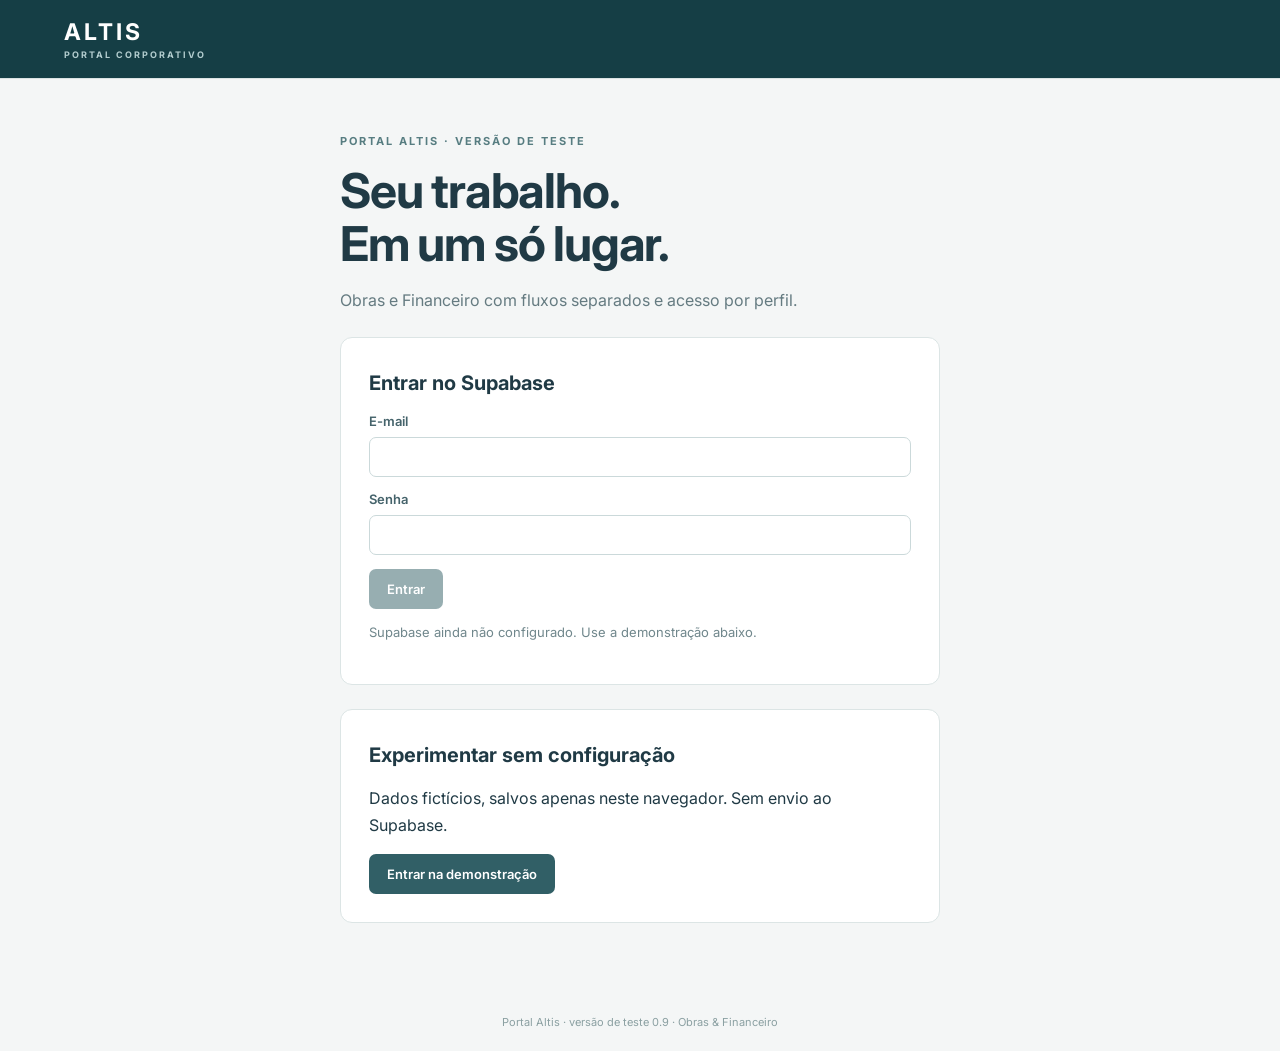
==== commit 60f1d1df: "Add files via upload" ====
--- a/index.html
+++ b/index.html
@@ -1,3 +1,3 @@
-<!doctype html><html lang="pt-BR"><head><meta charset="utf-8"><meta name="viewport" content="width=device-width,initial-scale=1"><meta name="theme-color" content="#153e45"><title>Portal Altis | Altis</title><script src="./config.js"></script>  <script type="module" crossorigin src="./assets/chunk-boot-CSghmRoY.js"></script>
-  <link rel="stylesheet" crossorigin href="./assets/boot-Dt31ziYC.css">
-</head><body data-page="home" data-root="./" data-module=""><header><a href="./index.html">ALTIS<small>PORTAL CORPORATIVO</small></a><div id="user"></div></header><nav id="nav"></nav><div id="mode"></div><main><div id="flash" hidden role="status" aria-live="polite"></div><div id="content"><p>Carregando…</p></div></main><footer>Portal Altis · versão de teste 0.8 · Obras & Financeiro</footer></body></html>+<!doctype html><html lang="pt-BR"><head><meta charset="utf-8"><meta name="viewport" content="width=device-width,initial-scale=1"><meta name="theme-color" content="#153e45"><title>Portal Altis | Altis</title><script src="./config.js"></script>  <script type="module" crossorigin src="./assets/chunk-boot-BVKTk46T.js"></script>
+  <link rel="stylesheet" crossorigin href="./assets/boot-B7ptD0HH.css">
+</head><body data-page="home" data-root="./" data-module=""><header><a href="./index.html">ALTIS<small>PORTAL CORPORATIVO</small></a><div id="user"></div></header><nav id="nav"></nav><div id="mode"></div><main><div id="flash" hidden role="status" aria-live="polite"></div><div id="content"><p>Carregando…</p></div></main><footer>Portal Altis · versão de teste 0.9 · Obras & Financeiro</footer></body></html>
--- a/assets/boot-B7ptD0HH.css
+++ b/assets/boot-B7ptD0HH.css
@@ -0,0 +1 @@
+@import"https://fonts.googleapis.com/css2?family=Inter:wght@400;500;600;700&display=swap";:root{font-family:Inter,system-ui,sans-serif;color:#203a45;background:#f4f6f6;font-synthesis:none}*{box-sizing:border-box}body{margin:0}header{min-height:78px;background:#153e45;color:#fff;display:flex;align-items:center;justify-content:space-between;padding:18px 5%;gap:20px}header>a{color:#fff;text-decoration:none;font-size:23px;font-weight:700;letter-spacing:3px}header small{display:block;font-size:9px;letter-spacing:2px;color:#b2ccce;margin-top:3px}#user{display:flex;gap:16px;align-items:center;font-size:13px}#nav{display:flex;padding:0 5%;background:#fff;border-bottom:1px solid #dae3e3;gap:26px}#nav a{padding:17px 0;color:#345b62;font-size:14px;text-decoration:none}main{max-width:1240px;margin:38px auto 70px;padding:0 28px}h1{font-size:clamp(28px,4vw,39px);letter-spacing:-1.2px;margin:16px 0}h2{font-size:20px;margin:5px 0 18px}h3{font-size:17px}p{line-height:1.65}.lead{color:#657b81;font-size:16px;max-width:760px}.eyebrow{font-size:11px;letter-spacing:2px;color:#577d81;font-weight:700}.cards{display:grid;grid-template-columns:repeat(auto-fit,minmax(260px,1fr));gap:22px;margin:32px 0}.cards>a{padding:30px;background:#fff;border:1px solid #d7e2e2;border-radius:14px;box-shadow:0 6px 22px #1b3d4905;text-decoration:none;color:inherit;min-height:230px}.cards>a:hover{border-color:#467c7c;transform:translateY(-2px)}.cards p{color:#667e82}.card-icon{font-size:13px;font-weight:700;display:inline-block;background:#e6f0ee;padding:11px;border-radius:10px;margin-bottom:24px}.panel{background:#fff;border:1px solid #dce5e5;border-radius:12px;padding:25px;margin:24px 0}.heading{display:flex;gap:20px;align-items:center;justify-content:space-between}.grid{display:grid;grid-template-columns:repeat(auto-fit,minmax(245px,1fr));gap:18px}.wide{grid-column:1/-1}label{display:flex;flex-direction:column;gap:8px;font-size:13px;font-weight:600;color:#45636b;margin-bottom:14px}input,select,textarea{font:inherit;border:1px solid #cbd9da;border-radius:7px;background:#fff;color:#243c43;min-width:0;padding:11px;width:100%}textarea{resize:vertical;line-height:1.6}input[type=checkbox]{width:19px;height:19px;accent-color:#315f66;cursor:pointer}input:focus,textarea:focus,select:focus{outline:2px solid #8bb7b0;border-color:transparent}fieldset{border:0;margin:0;padding:0}fieldset:disabled{opacity:.9}fieldset:disabled input,fieldset:disabled select,fieldset:disabled textarea{background:#f4f6f6}button{border:1px solid transparent;border-radius:7px;padding:11px 17px;background:#315f66;color:#fff;font:600 13px Inter,system-ui;cursor:pointer}button:hover{filter:brightness(.94)}button:disabled{opacity:.5;cursor:wait}.secondary{background:#edf4f3;color:#315f66;border-color:#cbdcdb}.danger{background:#fff0ed;color:#a94237;border-color:#f0d1ca}.actions{display:flex;gap:10px;align-items:center;flex-wrap:wrap;margin:16px 0}.filters{display:flex;gap:16px;align-items:end;flex-wrap:wrap;margin:25px 0}.filters label{flex:1;min-width:170px;margin-bottom:0}.filters button{margin-bottom:0}.table-scroll{overflow:auto;background:#fff;border:1px solid #dce5e5;border-radius:9px}table{width:100%;border-collapse:collapse;font-size:13px}th,td{text-align:left;padding:14px 16px;border-bottom:1px solid #e5ecec;vertical-align:middle}th{background:#edf2f2;color:#537078;font-size:11px;letter-spacing:.3px;white-space:nowrap}td .actions{margin:0}td input[type=number]{min-width:80px}.badge{display:inline-block;padding:7px 10px;border-radius:30px;font-size:11px;font-weight:600;background:#e8eef1;color:#456173;white-space:nowrap}.aprovado_remessa,.aprovado_recebimento,.enviado{background:#e1f3e9;color:#287650}.tratativa{background:#fff0d4;color:#906715}.analise_financeira,.analise_gestor{background:#e9edfa;color:#5266a3}.stats{display:grid;grid-template-columns:repeat(auto-fit,minmax(160px,1fr));gap:15px;margin:30px 0}.stats article{padding:20px;background:#fff;border:1px solid #dce5e5;border-radius:10px}.stats strong{display:block;font-size:34px;margin-top:18px}.flash{padding:15px 20px;background:#e5f3ed;color:#236c51;border:1px solid #c2e1d2;border-radius:7px;margin-bottom:24px;white-space:pre-wrap}.flash.error{background:#fff0eb;color:#9c3e32;border-color:#ecc9bf}.notice{padding:16px 20px;border-left:3px solid #c19e5f;background:#fcf5e5;color:#755c36}.muted{color:#70878c;font-size:13px}a{color:#275e6b}.demo-bar{background:#fff3da;display:flex;align-items:center;justify-content:center;gap:18px;padding:10px 24px;font-size:12px;flex-wrap:wrap}.demo-bar label{flex-direction:row;align-items:center;margin:0}.demo-bar select{width:170px;padding:7px}.connected{background:#e1efe9;padding:10px 5%;color:#326752;font-size:12px}.file-list>div{display:flex;align-items:center;gap:12px;padding:12px 0;border-bottom:1px solid #e5ecec}.file-list span{flex:1;overflow-wrap:anywhere}.role-grid{display:grid;grid-template-columns:repeat(auto-fit,minmax(210px,1fr));gap:12px;margin-top:22px}.role-grid label{flex-direction:row;align-items:center;font-weight:400}.login{max-width:600px;margin:50px auto}.login h1{font-size:48px;line-height:1.1}.login .panel{padding:28px}pre{white-space:pre-wrap;word-break:break-word;background:#f1f5f5;padding:16px;font-size:12px}footer{text-align:center;padding:22px;color:#8ba0a2;font-size:11px}[hidden]{display:none!important}body[aria-busy=true]{cursor:progress}@media(max-width:600px){header{padding:16px}#user{flex-direction:column;font-size:11px;gap:6px}main{padding:0 16px}.panel{padding:18px}.heading{align-items:flex-start;flex-direction:column}.login h1{font-size:38px}.file-list>div{flex-wrap:wrap}button{min-height:40px}}.dynamic-row{display:grid;grid-template-columns:minmax(0,1fr) 170px auto;gap:16px;align-items:center;margin-bottom:8px}.dynamic-row input,.dynamic-row select{width:100%;margin:0}.dynamic-row.occurrence-row{grid-template-columns:minmax(0,1fr) auto}.file-card{display:flex;flex-wrap:wrap;gap:12px;align-items:center}.file-card .caption{flex-basis:100%}.file-card .caption input{width:100%}.file-actions{display:flex;flex-wrap:wrap;gap:6px}.attachment-preview{width:min(1000px,94vw);max-height:94vh;border:0;border-radius:12px;padding:20px}.attachment-preview::backdrop{background:#102a43bb}.attachment-preview iframe{width:100%;height:70vh;border:0}.attachment-preview img{display:block;max-width:100%;max-height:70vh;object-fit:contain;margin:auto}.attachment-preview .actions{justify-content:space-between}td .file-actions button{font-size:12px;padding:6px}#ocr-result pre{white-space:pre-wrap;overflow-wrap:anywhere}@media(max-width:600px){.dynamic-row,.dynamic-row.occurrence-row{grid-template-columns:1fr;gap:8px}.dynamic-row .remove-row{justify-self:start}}#add-activity-btn{background:#3b82f6;color:#fff}#add-occurrence-btn{background:#ef4444;color:#fff}.dynamic-row .remove-row{background:#e5e7eb;color:#374151;border-color:#e5e7eb}.dropzone{border:2px dashed #8eaeb3;border-radius:12px;background:#f5fafb;padding:24px;text-align:center}.dropzone.dragging{background:#d9eeee;border-color:#315f66}.queue-row{display:grid;grid-template-columns:minmax(0,1fr) 140px auto auto;gap:10px;align-items:center;padding:12px 0}.ocr-panel{position:fixed;z-index:50;right:0;top:0;bottom:0;width:min(420px,90vw);overflow:auto;background:#fff;box-shadow:-4px 0 24px #0003;padding:24px}.ocr-suggestion,.ocr-line{display:block;width:100%;text-align:left;background:#eff6f7;color:#193d43;margin:10px 0;overflow-wrap:anywhere}.ocr-suggestion small,.ocr-suggestion strong,.ocr-suggestion span{display:block}.ocr-filled{outline:3px solid #30a895}.pipeline{display:flex;list-style:none;padding:0;gap:12px;flex-wrap:wrap}.pipeline li{opacity:.6;padding:10px;border-bottom:3px solid transparent}.pipeline .current{opacity:1;border-color:#315f66}.settled{background:#dcfce7;color:#166534}.pending{background:#fef3c7;color:#92400e}.status-select{font-weight:700;background:#f4f9f7}@media(max-width:650px){.queue-row{grid-template-columns:1fr 1fr}.queue-row span{grid-column:1/-1}}.scheduled{background:#dbeafe;color:#1e40af}.payment-action{display:block;margin-top:8px;padding:10px;border-radius:8px;background:#315f66;color:#fff;text-decoration:none;font-weight:600}#settlement{scroll-margin-top:25px;border:2px solid #699ba0}.catalog-tabs{display:flex;flex-wrap:wrap;gap:8px;margin:20px 0 26px}.catalog-tabs a{padding:12px 16px;border:1px solid #d7e2ea;background:#fff;border-radius:9px;text-decoration:none;color:#26495c;font-weight:600}.catalog-tabs a[aria-current=page]{background:#174e61;color:#fff;border-color:#174e61}#catalog-body .provider-list{display:grid;grid-template-columns:repeat(auto-fit,minmax(240px,1fr));gap:12px;margin:18px 0}#catalog-body .provider-card{display:flex;flex-direction:column;gap:9px;padding:18px;background:#f7fafc;border:1px solid #dae5ec;border-radius:10px;text-decoration:none;color:inherit}#catalog-body .provider-card.selected{border-color:#168d9b;box-shadow:inset 4px 0 #168d9b;background:#eff9f9}#catalog-body .provider-card small{color:#536777}#catalog-body .work-summary{padding:16px 0 0}#catalog-body .work-summary button{margin:6px}#catalog-body .team-picks{display:grid;grid-template-columns:repeat(auto-fit,minmax(225px,1fr));gap:10px;margin:20px 0}#catalog-body .team-picks label{display:flex;align-items:center;gap:12px;border:1px solid #d7e2ea;border-radius:8px;padding:15px}#catalog-body .team-picks input{width:20px;height:20px;margin:0}#catalog-body .team-picks small{display:block;font-weight:400;color:#536777;margin-top:4px}#catalog-body details{margin:22px 0;padding:16px;background:#f5f8fa;border-radius:8px}#catalog-body summary{cursor:pointer;font-weight:600}#catalog-body form+.actions{margin-top:16px}.effective-kpis{display:grid;grid-template-columns:repeat(4,minmax(0,1fr));gap:16px;margin:20px 0}.effective-kpis article{display:flex;flex-direction:column;gap:10px;padding:22px;border-radius:12px;border:1px solid #dbe6ed;background:#fff}.effective-kpis strong{font-size:32px;color:#174e61}.effective-kpis span{font-weight:600}.effective-kpis small{color:#536777}.effective-bars{display:grid;gap:16px;margin:22px 0}.effective-bars>div{display:grid;grid-template-columns:minmax(160px,1fr) minmax(100px,2fr) minmax(120px,1fr);align-items:center;gap:16px}.effective-track{height:12px;background:#e9eff3;border-radius:10px;overflow:hidden}.effective-track span{display:block;height:100%;background:#218c9c;border-radius:10px}.effective-dashboard .heading{flex-wrap:wrap}@media(max-width:850px){.effective-kpis{grid-template-columns:repeat(2,minmax(0,1fr))}.effective-bars>div{grid-template-columns:1fr}.catalog-tabs a{flex:1 1 180px}}@media(max-width:480px){.effective-kpis{grid-template-columns:1fr}.catalog-tabs{display:grid}}#catalog-body .catalog-primary{display:inline-block;border-radius:8px;background:#174e61;color:#fff;padding:13px 18px;text-decoration:none;font-weight:600}#catalog-body .heading{flex-wrap:wrap;gap:18px}#catalog-body .catalog-back{margin-bottom:20px}#catalog-body .catalog-add{background:#eff7f8;border:1px solid #bddce1}#catalog-body .catalog-add summary{color:#174e61;padding:4px 0}#catalog-body .catalog-add form{margin-top:18px}#catalog-body .catalog-admin{font-size:13px}#catalog-body .catalog-context{display:flex;flex-wrap:wrap;gap:16px;background:#eaf3f5;border-left:4px solid #218c9c;padding:20px;margin-bottom:22px;border-radius:8px}#catalog-body .provider-card[hidden]{display:none}#catalog-body #catalog-search{max-width:600px}#catalog-body .provider-card b{color:#176577;margin-top:8px}#catalog-body #team-form>button{margin-top:18px}#catalog-body .team-picks label{flex-direction:row;text-align:left;justify-content:flex-start}#catalog-body .team-picks input{flex:0 0 20px}.attendance-sheet .heading{flex-wrap:wrap;gap:16px}.attendance-sheet .sheet-filter{display:grid;grid-template-columns:1fr 1fr;gap:18px;margin:20px 0}.sheet-legend{display:flex;flex-wrap:wrap;gap:22px;font-size:13px}.sheet-legend b{padding:5px 8px;border-radius:4px}.sheet-scroll{overflow:auto;max-height:70vh;border:1px solid #c9dadd;border-radius:8px}.presence-matrix{border-collapse:separate;border-spacing:0;width:max-content;min-width:100%;font-size:12px}.presence-matrix caption{text-align:left;padding:12px;font-weight:600;background:#edf4f5}.presence-matrix th,.presence-matrix td{border-right:1px solid #d4e0e3;border-bottom:1px solid #d4e0e3;padding:12px 10px;white-space:nowrap}.presence-matrix thead th{position:sticky;top:0;z-index:3;background:#39717a;color:#fff;text-align:center}.presence-matrix thead a{color:#fff;text-decoration:underline}.presence-matrix .sheet-company{min-width:180px;max-width:230px;white-space:normal}.presence-matrix .sheet-person{position:sticky;left:0;z-index:2;min-width:190px;max-width:230px;white-space:normal;background:#f7fafb;text-align:left;border-right:2px solid #91b4bb}.presence-matrix thead .sheet-person{z-index:4;background:#39717a}.presence-matrix .sheet-day{min-width:80px}.presence-matrix .sheet-day small{display:block;margin-top:6px;font-weight:400}.presence-matrix thead .sheet-weekend{background:#5f727d}.sheet-present{background:#e5f3eb;color:#17603d}.sheet-absent{background:#fff0ed;color:#9e3528}.sheet-unknown{color:#8a9da5;background:#fafcfc}.presence-matrix .sheet-cell,.presence-matrix .sheet-total{text-align:center;font-variant-numeric:tabular-nums}.presence-matrix tfoot th,.presence-matrix tfoot td{background:#e3eff1;font-weight:700;text-align:center}.presence-matrix tbody th{font-weight:600}.attendance-sheet .sheet-scroll:focus{outline:2px solid #218c9c;outline-offset:2px}@media(max-width:650px){.attendance-sheet .sheet-filter{grid-template-columns:1fr}.presence-matrix .sheet-person{min-width:140px;max-width:160px}.sheet-legend{gap:12px}}
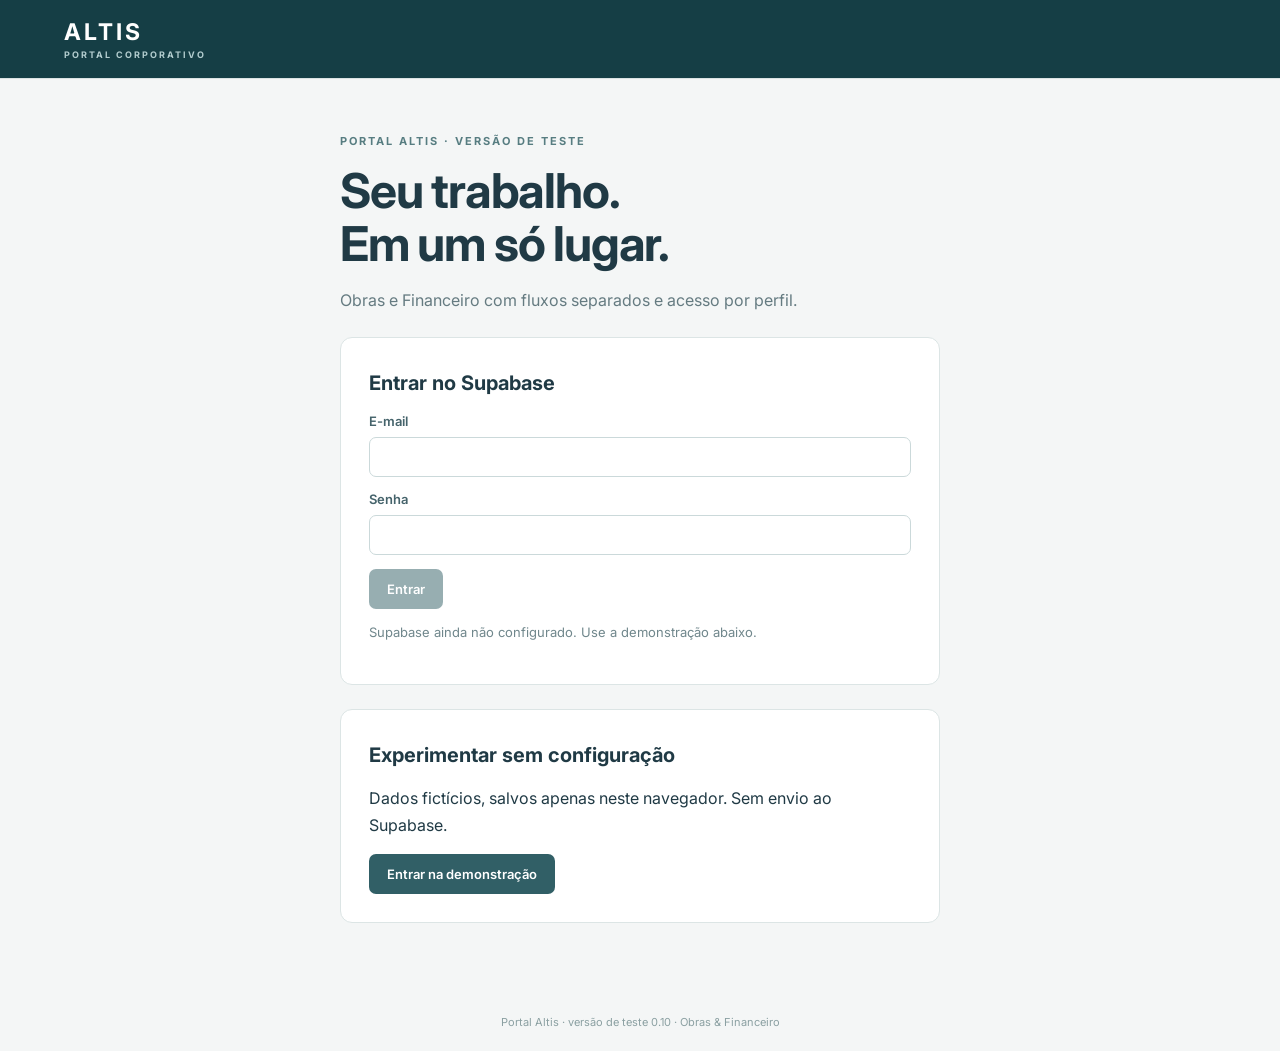
==== commit 2351699a: "Add files via upload" ====
--- a/index.html
+++ b/index.html
@@ -1,3 +1,3 @@
-<!doctype html><html lang="pt-BR"><head><meta charset="utf-8"><meta name="viewport" content="width=device-width,initial-scale=1"><meta name="theme-color" content="#153e45"><title>Portal Altis | Altis</title><script src="./config.js"></script>  <script type="module" crossorigin src="./assets/chunk-boot-BVKTk46T.js"></script>
-  <link rel="stylesheet" crossorigin href="./assets/boot-B7ptD0HH.css">
-</head><body data-page="home" data-root="./" data-module=""><header><a href="./index.html">ALTIS<small>PORTAL CORPORATIVO</small></a><div id="user"></div></header><nav id="nav"></nav><div id="mode"></div><main><div id="flash" hidden role="status" aria-live="polite"></div><div id="content"><p>Carregando…</p></div></main><footer>Portal Altis · versão de teste 0.9 · Obras & Financeiro</footer></body></html>+<!doctype html><html lang="pt-BR"><head><meta charset="utf-8"><meta name="viewport" content="width=device-width,initial-scale=1"><meta name="theme-color" content="#153e45"><title>Portal Altis | Altis</title><script src="./config.js"></script>  <script type="module" crossorigin src="./assets/chunk-boot-CcPKvVHu.js"></script>
+  <link rel="stylesheet" crossorigin href="./assets/boot-D1uM9nbc.css">
+</head><body data-page="home" data-root="./" data-module=""><header><a href="./index.html">ALTIS<small>PORTAL CORPORATIVO</small></a><div id="user"></div></header><nav id="nav"></nav><div id="mode"></div><main><div id="flash" hidden role="status" aria-live="polite"></div><div id="content"><p>Carregando…</p></div></main><footer>Portal Altis · versão de teste 0.10 · Obras & Financeiro</footer></body></html>
--- a/assets/boot-D1uM9nbc.css
+++ b/assets/boot-D1uM9nbc.css
@@ -0,0 +1 @@
+@import"https://fonts.googleapis.com/css2?family=Inter:wght@400;500;600;700&display=swap";:root{font-family:Inter,system-ui,sans-serif;color:#203a45;background:#f4f6f6;font-synthesis:none}*{box-sizing:border-box}body{margin:0}header{min-height:78px;background:#153e45;color:#fff;display:flex;align-items:center;justify-content:space-between;padding:18px 5%;gap:20px}header>a{color:#fff;text-decoration:none;font-size:23px;font-weight:700;letter-spacing:3px}header small{display:block;font-size:9px;letter-spacing:2px;color:#b2ccce;margin-top:3px}#user{display:flex;gap:16px;align-items:center;font-size:13px}#nav{display:flex;padding:0 5%;background:#fff;border-bottom:1px solid #dae3e3;gap:26px}#nav a{padding:17px 0;color:#345b62;font-size:14px;text-decoration:none}main{max-width:1240px;margin:38px auto 70px;padding:0 28px}h1{font-size:clamp(28px,4vw,39px);letter-spacing:-1.2px;margin:16px 0}h2{font-size:20px;margin:5px 0 18px}h3{font-size:17px}p{line-height:1.65}.lead{color:#657b81;font-size:16px;max-width:760px}.eyebrow{font-size:11px;letter-spacing:2px;color:#577d81;font-weight:700}.cards{display:grid;grid-template-columns:repeat(auto-fit,minmax(260px,1fr));gap:22px;margin:32px 0}.cards>a{padding:30px;background:#fff;border:1px solid #d7e2e2;border-radius:14px;box-shadow:0 6px 22px #1b3d4905;text-decoration:none;color:inherit;min-height:230px}.cards>a:hover{border-color:#467c7c;transform:translateY(-2px)}.cards p{color:#667e82}.card-icon{font-size:13px;font-weight:700;display:inline-block;background:#e6f0ee;padding:11px;border-radius:10px;margin-bottom:24px}.panel{background:#fff;border:1px solid #dce5e5;border-radius:12px;padding:25px;margin:24px 0}.heading{display:flex;gap:20px;align-items:center;justify-content:space-between}.grid{display:grid;grid-template-columns:repeat(auto-fit,minmax(245px,1fr));gap:18px}.wide{grid-column:1/-1}label{display:flex;flex-direction:column;gap:8px;font-size:13px;font-weight:600;color:#45636b;margin-bottom:14px}input,select,textarea{font:inherit;border:1px solid #cbd9da;border-radius:7px;background:#fff;color:#243c43;min-width:0;padding:11px;width:100%}textarea{resize:vertical;line-height:1.6}input[type=checkbox]{width:19px;height:19px;accent-color:#315f66;cursor:pointer}input:focus,textarea:focus,select:focus{outline:2px solid #8bb7b0;border-color:transparent}fieldset{border:0;margin:0;padding:0}fieldset:disabled{opacity:.9}fieldset:disabled input,fieldset:disabled select,fieldset:disabled textarea{background:#f4f6f6}button{border:1px solid transparent;border-radius:7px;padding:11px 17px;background:#315f66;color:#fff;font:600 13px Inter,system-ui;cursor:pointer}button:hover{filter:brightness(.94)}button:disabled{opacity:.5;cursor:wait}.secondary{background:#edf4f3;color:#315f66;border-color:#cbdcdb}.danger{background:#fff0ed;color:#a94237;border-color:#f0d1ca}.actions{display:flex;gap:10px;align-items:center;flex-wrap:wrap;margin:16px 0}.filters{display:flex;gap:16px;align-items:end;flex-wrap:wrap;margin:25px 0}.filters label{flex:1;min-width:170px;margin-bottom:0}.filters button{margin-bottom:0}.table-scroll{overflow:auto;background:#fff;border:1px solid #dce5e5;border-radius:9px}table{width:100%;border-collapse:collapse;font-size:13px}th,td{text-align:left;padding:14px 16px;border-bottom:1px solid #e5ecec;vertical-align:middle}th{background:#edf2f2;color:#537078;font-size:11px;letter-spacing:.3px;white-space:nowrap}td .actions{margin:0}td input[type=number]{min-width:80px}.badge{display:inline-block;padding:7px 10px;border-radius:30px;font-size:11px;font-weight:600;background:#e8eef1;color:#456173;white-space:nowrap}.aprovado_remessa,.aprovado_recebimento,.enviado{background:#e1f3e9;color:#287650}.tratativa{background:#fff0d4;color:#906715}.analise_financeira,.analise_gestor{background:#e9edfa;color:#5266a3}.stats{display:grid;grid-template-columns:repeat(auto-fit,minmax(160px,1fr));gap:15px;margin:30px 0}.stats article{padding:20px;background:#fff;border:1px solid #dce5e5;border-radius:10px}.stats strong{display:block;font-size:34px;margin-top:18px}.flash{padding:15px 20px;background:#e5f3ed;color:#236c51;border:1px solid #c2e1d2;border-radius:7px;margin-bottom:24px;white-space:pre-wrap}.flash.error{background:#fff0eb;color:#9c3e32;border-color:#ecc9bf}.notice{padding:16px 20px;border-left:3px solid #c19e5f;background:#fcf5e5;color:#755c36}.muted{color:#70878c;font-size:13px}a{color:#275e6b}.demo-bar{background:#fff3da;display:flex;align-items:center;justify-content:center;gap:18px;padding:10px 24px;font-size:12px;flex-wrap:wrap}.demo-bar label{flex-direction:row;align-items:center;margin:0}.demo-bar select{width:170px;padding:7px}.connected{background:#e1efe9;padding:10px 5%;color:#326752;font-size:12px}.file-list>div{display:flex;align-items:center;gap:12px;padding:12px 0;border-bottom:1px solid #e5ecec}.file-list span{flex:1;overflow-wrap:anywhere}.role-grid{display:grid;grid-template-columns:repeat(auto-fit,minmax(210px,1fr));gap:12px;margin-top:22px}.role-grid label{flex-direction:row;align-items:center;font-weight:400}.login{max-width:600px;margin:50px auto}.login h1{font-size:48px;line-height:1.1}.login .panel{padding:28px}pre{white-space:pre-wrap;word-break:break-word;background:#f1f5f5;padding:16px;font-size:12px}footer{text-align:center;padding:22px;color:#8ba0a2;font-size:11px}[hidden]{display:none!important}body[aria-busy=true]{cursor:progress}@media(max-width:600px){header{padding:16px}#user{flex-direction:column;font-size:11px;gap:6px}main{padding:0 16px}.panel{padding:18px}.heading{align-items:flex-start;flex-direction:column}.login h1{font-size:38px}.file-list>div{flex-wrap:wrap}button{min-height:40px}}.dynamic-row{display:grid;grid-template-columns:minmax(0,1fr) 170px auto;gap:16px;align-items:center;margin-bottom:8px}.dynamic-row input,.dynamic-row select{width:100%;margin:0}.dynamic-row.occurrence-row{grid-template-columns:minmax(0,1fr) auto}.file-card{display:flex;flex-wrap:wrap;gap:12px;align-items:center}.file-card .caption{flex-basis:100%}.file-card .caption input{width:100%}.file-actions{display:flex;flex-wrap:wrap;gap:6px}.attachment-preview{width:min(1000px,94vw);max-height:94vh;border:0;border-radius:12px;padding:20px}.attachment-preview::backdrop{background:#102a43bb}.attachment-preview iframe{width:100%;height:70vh;border:0}.attachment-preview img{display:block;max-width:100%;max-height:70vh;object-fit:contain;margin:auto}.attachment-preview .actions{justify-content:space-between}td .file-actions button{font-size:12px;padding:6px}#ocr-result pre{white-space:pre-wrap;overflow-wrap:anywhere}@media(max-width:600px){.dynamic-row,.dynamic-row.occurrence-row{grid-template-columns:1fr;gap:8px}.dynamic-row .remove-row{justify-self:start}}#add-activity-btn{background:#3b82f6;color:#fff}#add-occurrence-btn{background:#ef4444;color:#fff}.dynamic-row .remove-row{background:#e5e7eb;color:#374151;border-color:#e5e7eb}.dropzone{border:2px dashed #8eaeb3;border-radius:12px;background:#f5fafb;padding:24px;text-align:center}.dropzone.dragging{background:#d9eeee;border-color:#315f66}.queue-row{display:grid;grid-template-columns:minmax(0,1fr) 140px auto auto;gap:10px;align-items:center;padding:12px 0}.ocr-panel{position:fixed;z-index:50;right:0;top:0;bottom:0;width:min(420px,90vw);overflow:auto;background:#fff;box-shadow:-4px 0 24px #0003;padding:24px}.ocr-suggestion,.ocr-line{display:block;width:100%;text-align:left;background:#eff6f7;color:#193d43;margin:10px 0;overflow-wrap:anywhere}.ocr-suggestion small,.ocr-suggestion strong,.ocr-suggestion span{display:block}.ocr-filled{outline:3px solid #30a895}.pipeline{display:flex;list-style:none;padding:0;gap:12px;flex-wrap:wrap}.pipeline li{opacity:.6;padding:10px;border-bottom:3px solid transparent}.pipeline .current{opacity:1;border-color:#315f66}.settled{background:#dcfce7;color:#166534}.pending{background:#fef3c7;color:#92400e}.status-select{font-weight:700;background:#f4f9f7}@media(max-width:650px){.queue-row{grid-template-columns:1fr 1fr}.queue-row span{grid-column:1/-1}}.scheduled{background:#dbeafe;color:#1e40af}.payment-action{display:block;margin-top:8px;padding:10px;border-radius:8px;background:#315f66;color:#fff;text-decoration:none;font-weight:600}#settlement{scroll-margin-top:25px;border:2px solid #699ba0}.catalog-tabs{display:flex;flex-wrap:wrap;gap:8px;margin:20px 0 26px}.catalog-tabs a{padding:12px 16px;border:1px solid #d7e2ea;background:#fff;border-radius:9px;text-decoration:none;color:#26495c;font-weight:600}.catalog-tabs a[aria-current=page]{background:#174e61;color:#fff;border-color:#174e61}#catalog-body .provider-list{display:grid;grid-template-columns:repeat(auto-fit,minmax(240px,1fr));gap:12px;margin:18px 0}#catalog-body .provider-card{display:flex;flex-direction:column;gap:9px;padding:18px;background:#f7fafc;border:1px solid #dae5ec;border-radius:10px;text-decoration:none;color:inherit}#catalog-body .provider-card.selected{border-color:#168d9b;box-shadow:inset 4px 0 #168d9b;background:#eff9f9}#catalog-body .provider-card small{color:#536777}#catalog-body .work-summary{padding:16px 0 0}#catalog-body .work-summary button{margin:6px}#catalog-body .team-picks{display:grid;grid-template-columns:repeat(auto-fit,minmax(225px,1fr));gap:10px;margin:20px 0}#catalog-body .team-picks label{display:flex;align-items:center;gap:12px;border:1px solid #d7e2ea;border-radius:8px;padding:15px}#catalog-body .team-picks input{width:20px;height:20px;margin:0}#catalog-body .team-picks small{display:block;font-weight:400;color:#536777;margin-top:4px}#catalog-body details{margin:22px 0;padding:16px;background:#f5f8fa;border-radius:8px}#catalog-body summary{cursor:pointer;font-weight:600}#catalog-body form+.actions{margin-top:16px}.effective-kpis{display:grid;grid-template-columns:repeat(4,minmax(0,1fr));gap:16px;margin:20px 0}.effective-kpis article{display:flex;flex-direction:column;gap:10px;padding:22px;border-radius:12px;border:1px solid #dbe6ed;background:#fff}.effective-kpis strong{font-size:32px;color:#174e61}.effective-kpis span{font-weight:600}.effective-kpis small{color:#536777}.effective-bars{display:grid;gap:16px;margin:22px 0}.effective-bars>div{display:grid;grid-template-columns:minmax(160px,1fr) minmax(100px,2fr) minmax(120px,1fr);align-items:center;gap:16px}.effective-track{height:12px;background:#e9eff3;border-radius:10px;overflow:hidden}.effective-track span{display:block;height:100%;background:#218c9c;border-radius:10px}.effective-dashboard .heading{flex-wrap:wrap}@media(max-width:850px){.effective-kpis{grid-template-columns:repeat(2,minmax(0,1fr))}.effective-bars>div{grid-template-columns:1fr}.catalog-tabs a{flex:1 1 180px}}@media(max-width:480px){.effective-kpis{grid-template-columns:1fr}.catalog-tabs{display:grid}}#catalog-body .catalog-primary{display:inline-block;border-radius:8px;background:#174e61;color:#fff;padding:13px 18px;text-decoration:none;font-weight:600}#catalog-body .heading{flex-wrap:wrap;gap:18px}#catalog-body .catalog-back{margin-bottom:20px}#catalog-body .catalog-add{background:#eff7f8;border:1px solid #bddce1}#catalog-body .catalog-add summary{color:#174e61;padding:4px 0}#catalog-body .catalog-add form{margin-top:18px}#catalog-body .catalog-admin{font-size:13px}#catalog-body .catalog-context{display:flex;flex-wrap:wrap;gap:16px;background:#eaf3f5;border-left:4px solid #218c9c;padding:20px;margin-bottom:22px;border-radius:8px}#catalog-body .provider-card[hidden]{display:none}#catalog-body #catalog-search{max-width:600px}#catalog-body .provider-card b{color:#176577;margin-top:8px}#catalog-body #team-form>button{margin-top:18px}#catalog-body .team-picks label{flex-direction:row;text-align:left;justify-content:flex-start}#catalog-body .team-picks input{flex:0 0 20px}.attendance-sheet .heading{flex-wrap:wrap;gap:16px}.attendance-sheet .sheet-filter{display:grid;grid-template-columns:1fr 1fr;gap:18px;margin:20px 0}.sheet-legend{display:flex;flex-wrap:wrap;gap:22px;font-size:13px}.sheet-legend b{padding:5px 8px;border-radius:4px}.sheet-scroll{overflow:auto;max-height:70vh;border:1px solid #c9dadd;border-radius:8px}.presence-matrix{border-collapse:separate;border-spacing:0;width:max-content;min-width:100%;font-size:12px}.presence-matrix caption{text-align:left;padding:12px;font-weight:600;background:#edf4f5}.presence-matrix th,.presence-matrix td{border-right:1px solid #d4e0e3;border-bottom:1px solid #d4e0e3;padding:12px 10px;white-space:nowrap}.presence-matrix thead th{position:sticky;top:0;z-index:3;background:#39717a;color:#fff;text-align:center}.presence-matrix thead a{color:#fff;text-decoration:underline}.presence-matrix .sheet-company{min-width:180px;max-width:230px;white-space:normal}.presence-matrix .sheet-person{position:sticky;left:0;z-index:2;min-width:190px;max-width:230px;white-space:normal;background:#f7fafb;text-align:left;border-right:2px solid #91b4bb}.presence-matrix thead .sheet-person{z-index:4;background:#39717a}.presence-matrix .sheet-day{min-width:80px}.presence-matrix .sheet-day small{display:block;margin-top:6px;font-weight:400}.presence-matrix thead .sheet-weekend{background:#5f727d}.sheet-present{background:#e5f3eb;color:#17603d}.sheet-absent{background:#fff0ed;color:#9e3528}.sheet-unknown{color:#8a9da5;background:#fafcfc}.presence-matrix .sheet-cell,.presence-matrix .sheet-total{text-align:center;font-variant-numeric:tabular-nums}.presence-matrix tfoot th,.presence-matrix tfoot td{background:#e3eff1;font-weight:700;text-align:center}.presence-matrix tbody th{font-weight:600}.attendance-sheet .sheet-scroll:focus{outline:2px solid #218c9c;outline-offset:2px}@media(max-width:650px){.attendance-sheet .sheet-filter{grid-template-columns:1fr}.presence-matrix .sheet-person{min-width:140px;max-width:160px}.sheet-legend{gap:12px}}.stats .approved-summary{display:flex;flex-direction:column;gap:14px;background:#eff8f3;border:1px solid #bbdbc9;border-radius:12px;padding:22px;text-decoration:none;color:#203e45}.stats .approved-summary strong{font-size:32px}.stats .approved-summary small{line-height:1.5}.badge.status-refused,.status-select.status-refused{background:#ffe6e0;color:#922e22}
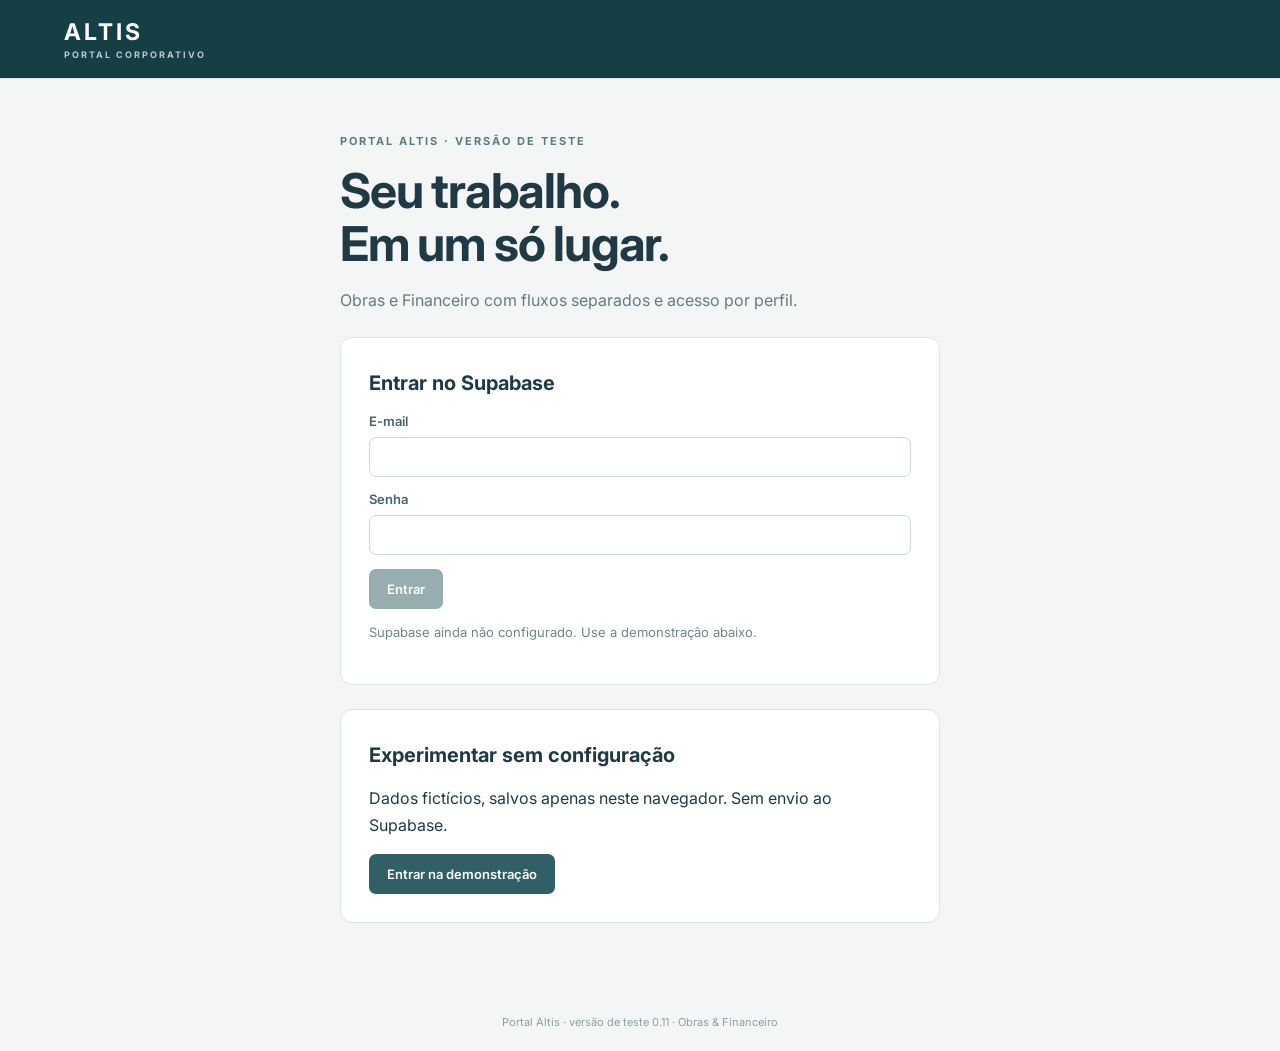
==== commit 9524b94e: "Add files via upload" ====
--- a/index.html
+++ b/index.html
@@ -1,3 +1,3 @@
-<!doctype html><html lang="pt-BR"><head><meta charset="utf-8"><meta name="viewport" content="width=device-width,initial-scale=1"><meta name="theme-color" content="#153e45"><title>Portal Altis | Altis</title><script src="./config.js"></script>  <script type="module" crossorigin src="./assets/chunk-boot-CcPKvVHu.js"></script>
+<!doctype html><html lang="pt-BR"><head><meta charset="utf-8"><meta name="viewport" content="width=device-width,initial-scale=1"><meta name="theme-color" content="#153e45"><title>Portal Altis | Altis</title><script src="./config.js"></script>  <script type="module" crossorigin src="./assets/chunk-boot--9M5VbQL.js"></script>
   <link rel="stylesheet" crossorigin href="./assets/boot-D1uM9nbc.css">
-</head><body data-page="home" data-root="./" data-module=""><header><a href="./index.html">ALTIS<small>PORTAL CORPORATIVO</small></a><div id="user"></div></header><nav id="nav"></nav><div id="mode"></div><main><div id="flash" hidden role="status" aria-live="polite"></div><div id="content"><p>Carregando…</p></div></main><footer>Portal Altis · versão de teste 0.10 · Obras & Financeiro</footer></body></html>+</head><body data-page="home" data-root="./" data-module=""><header><a href="./index.html">ALTIS<small>PORTAL CORPORATIVO</small></a><div id="user"></div></header><nav id="nav"></nav><div id="mode"></div><main><div id="flash" hidden role="status" aria-live="polite"></div><div id="content"><p>Carregando…</p></div></main><footer>Portal Altis · versão de teste 0.11 · Obras & Financeiro</footer></body></html>
